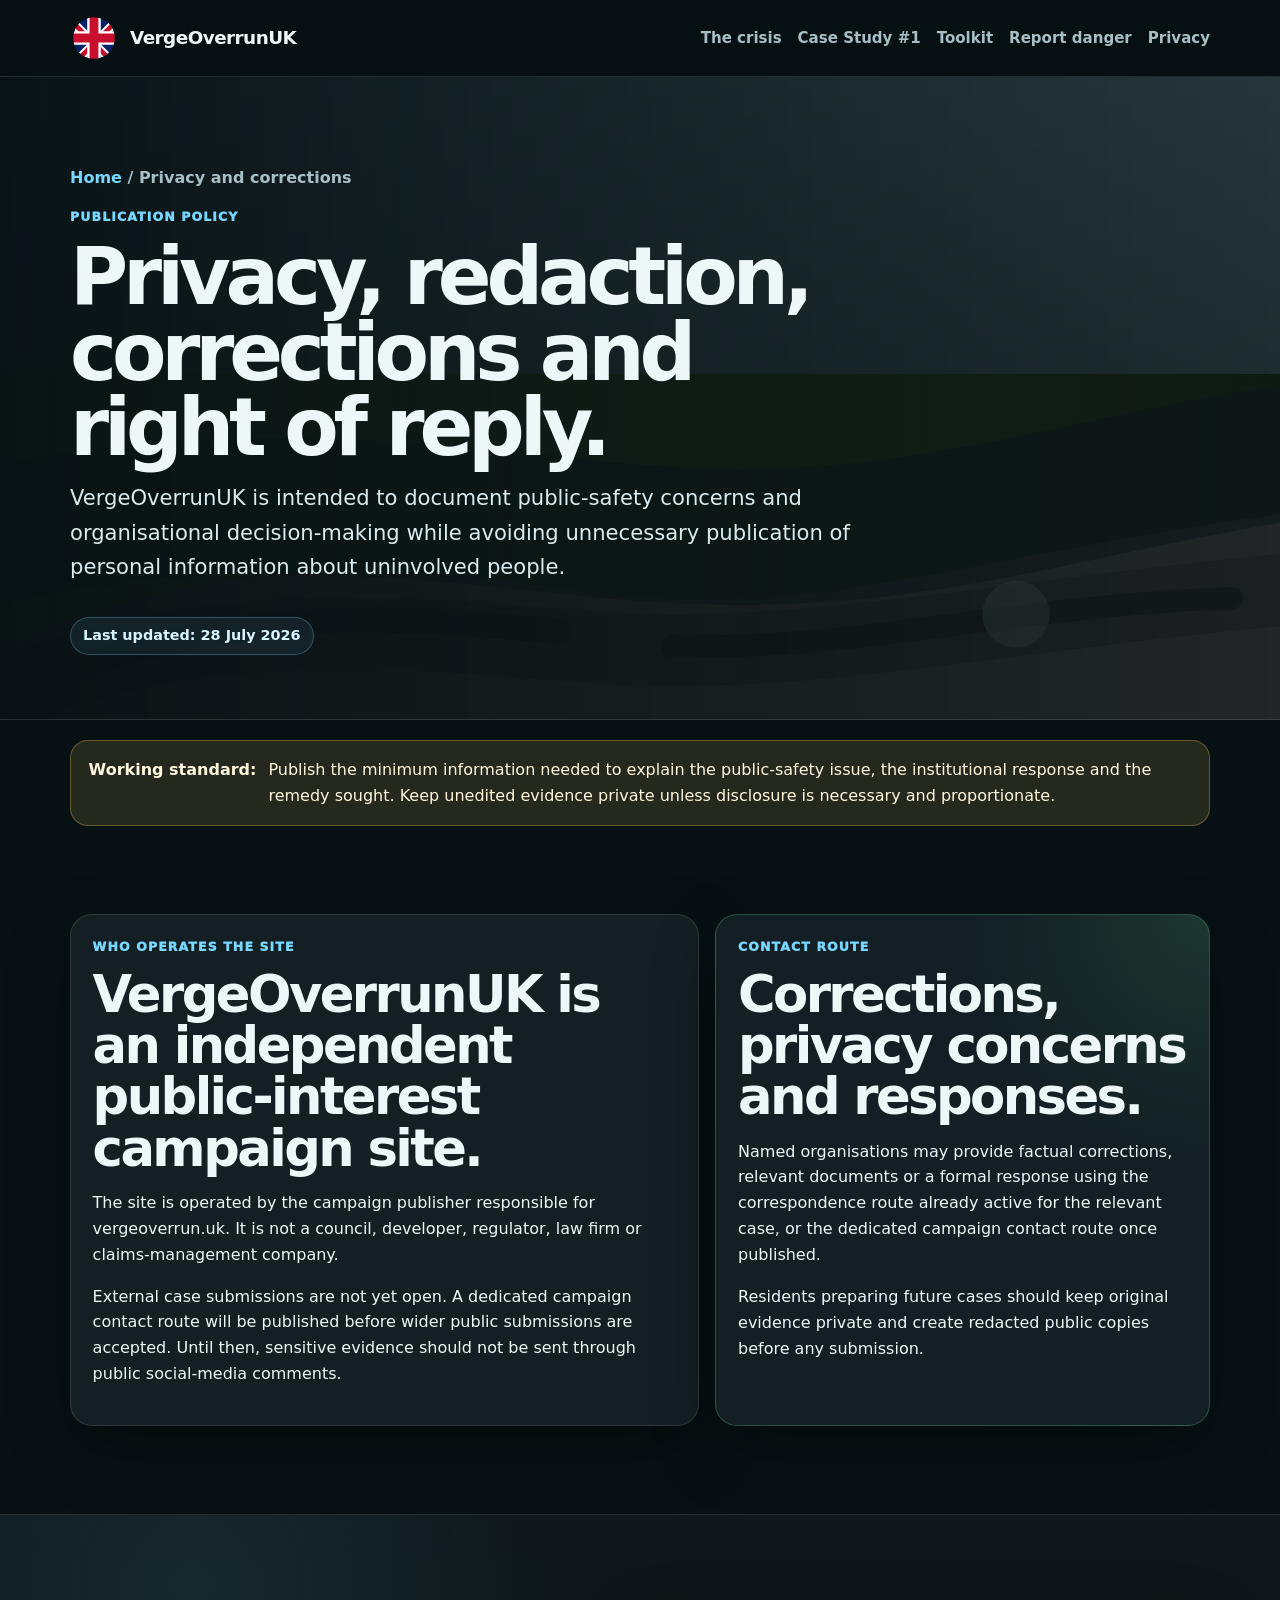
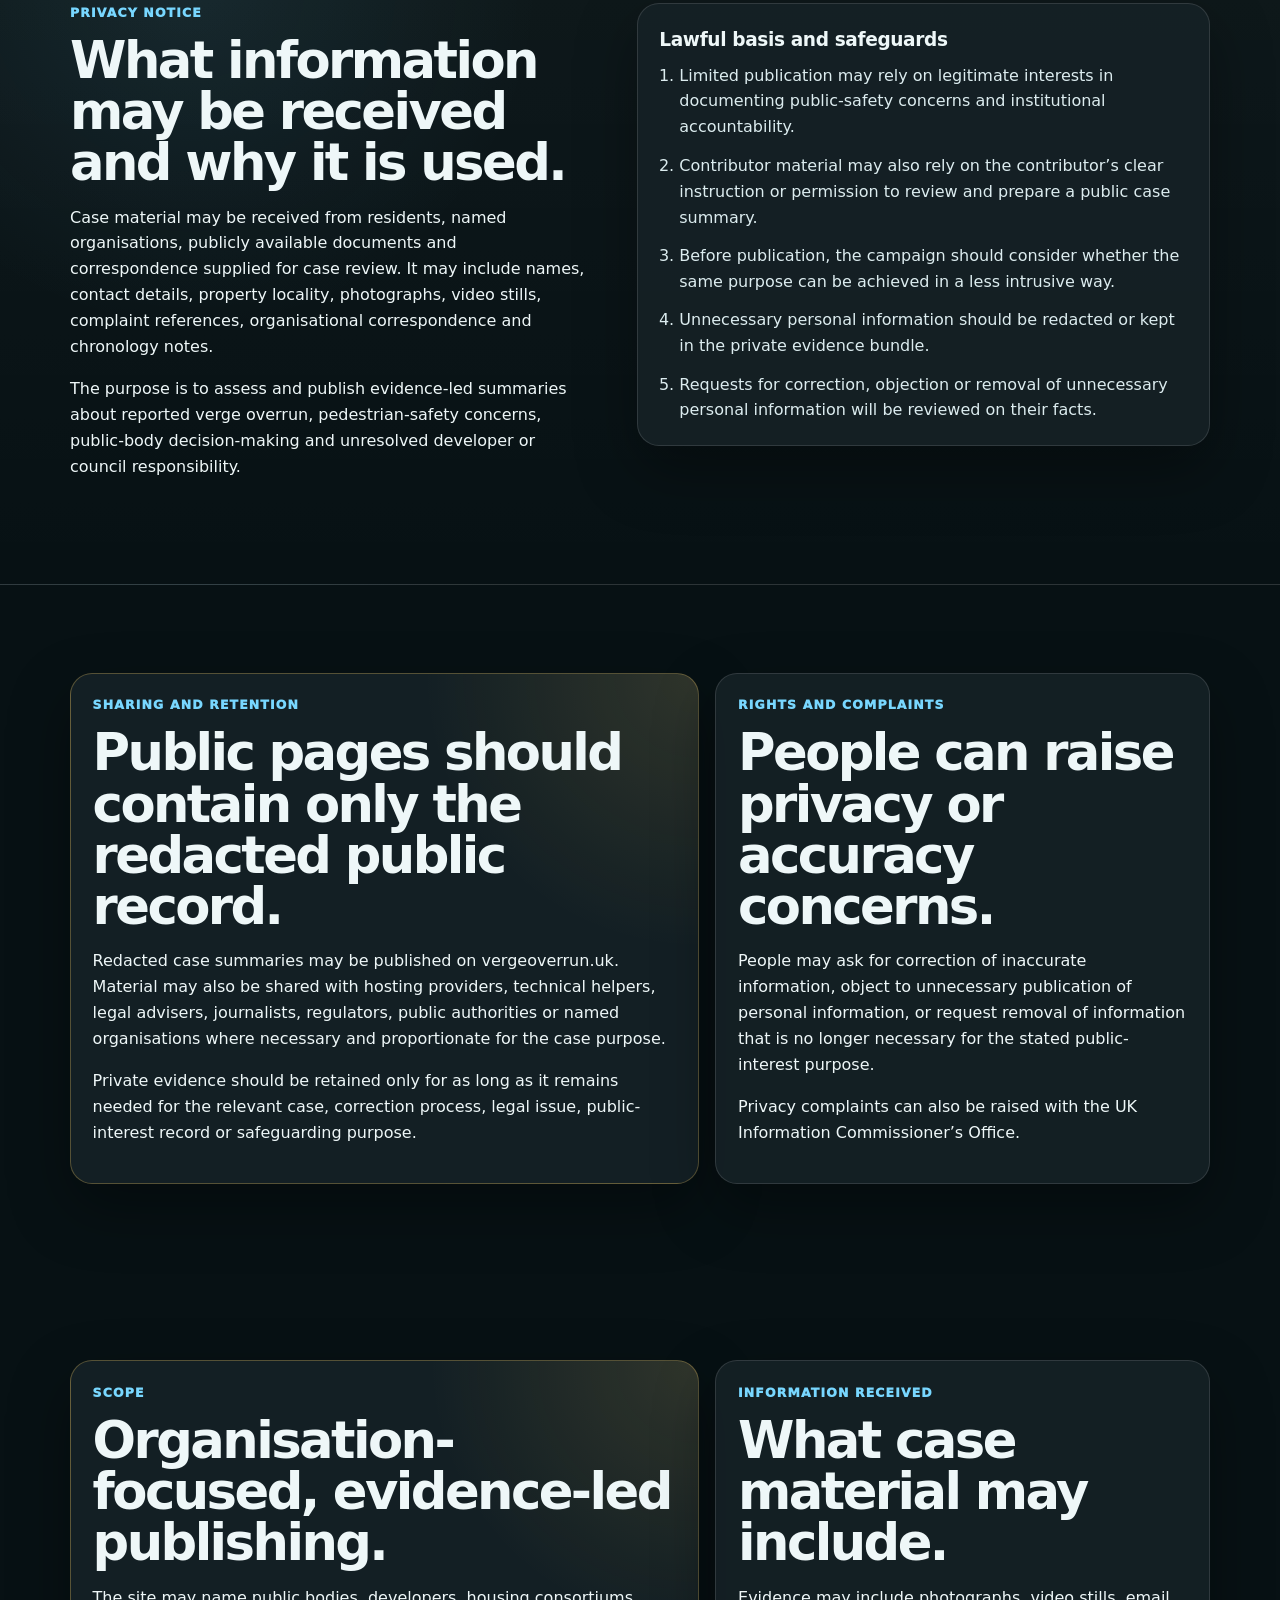
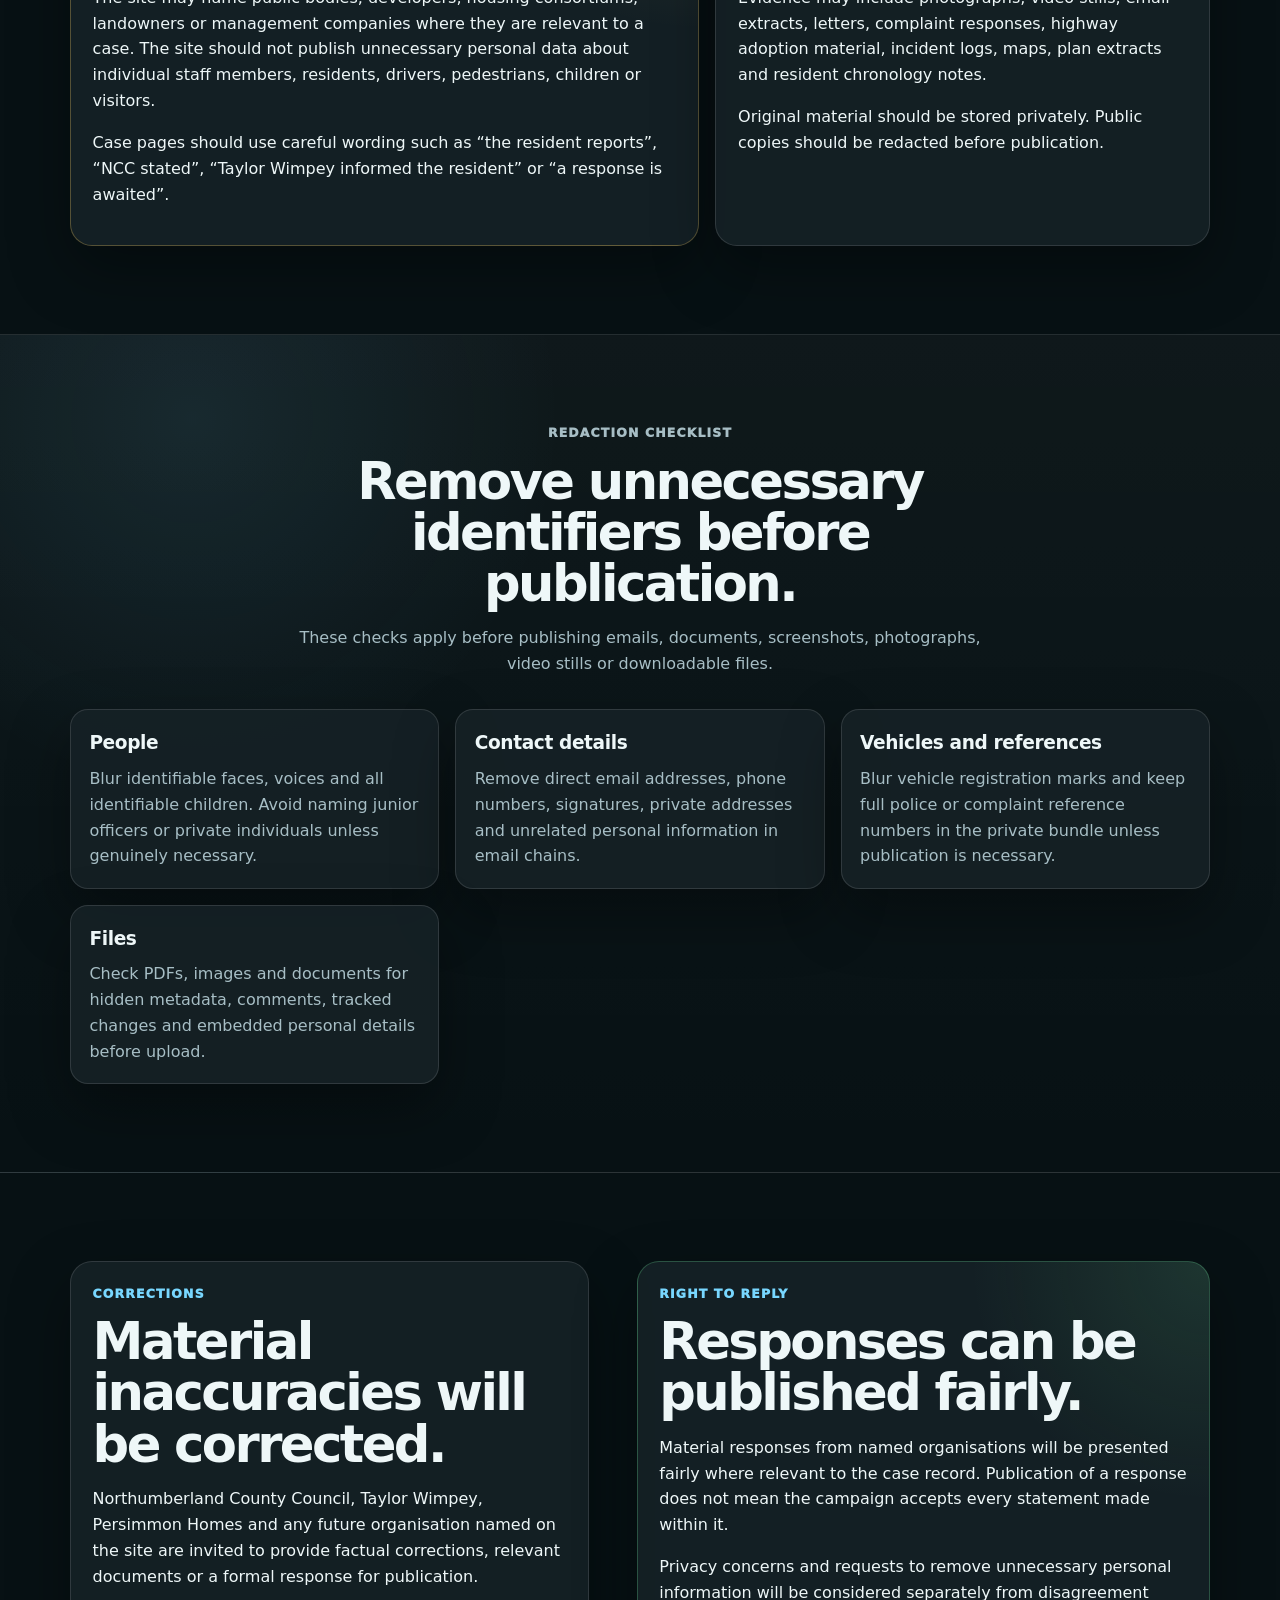
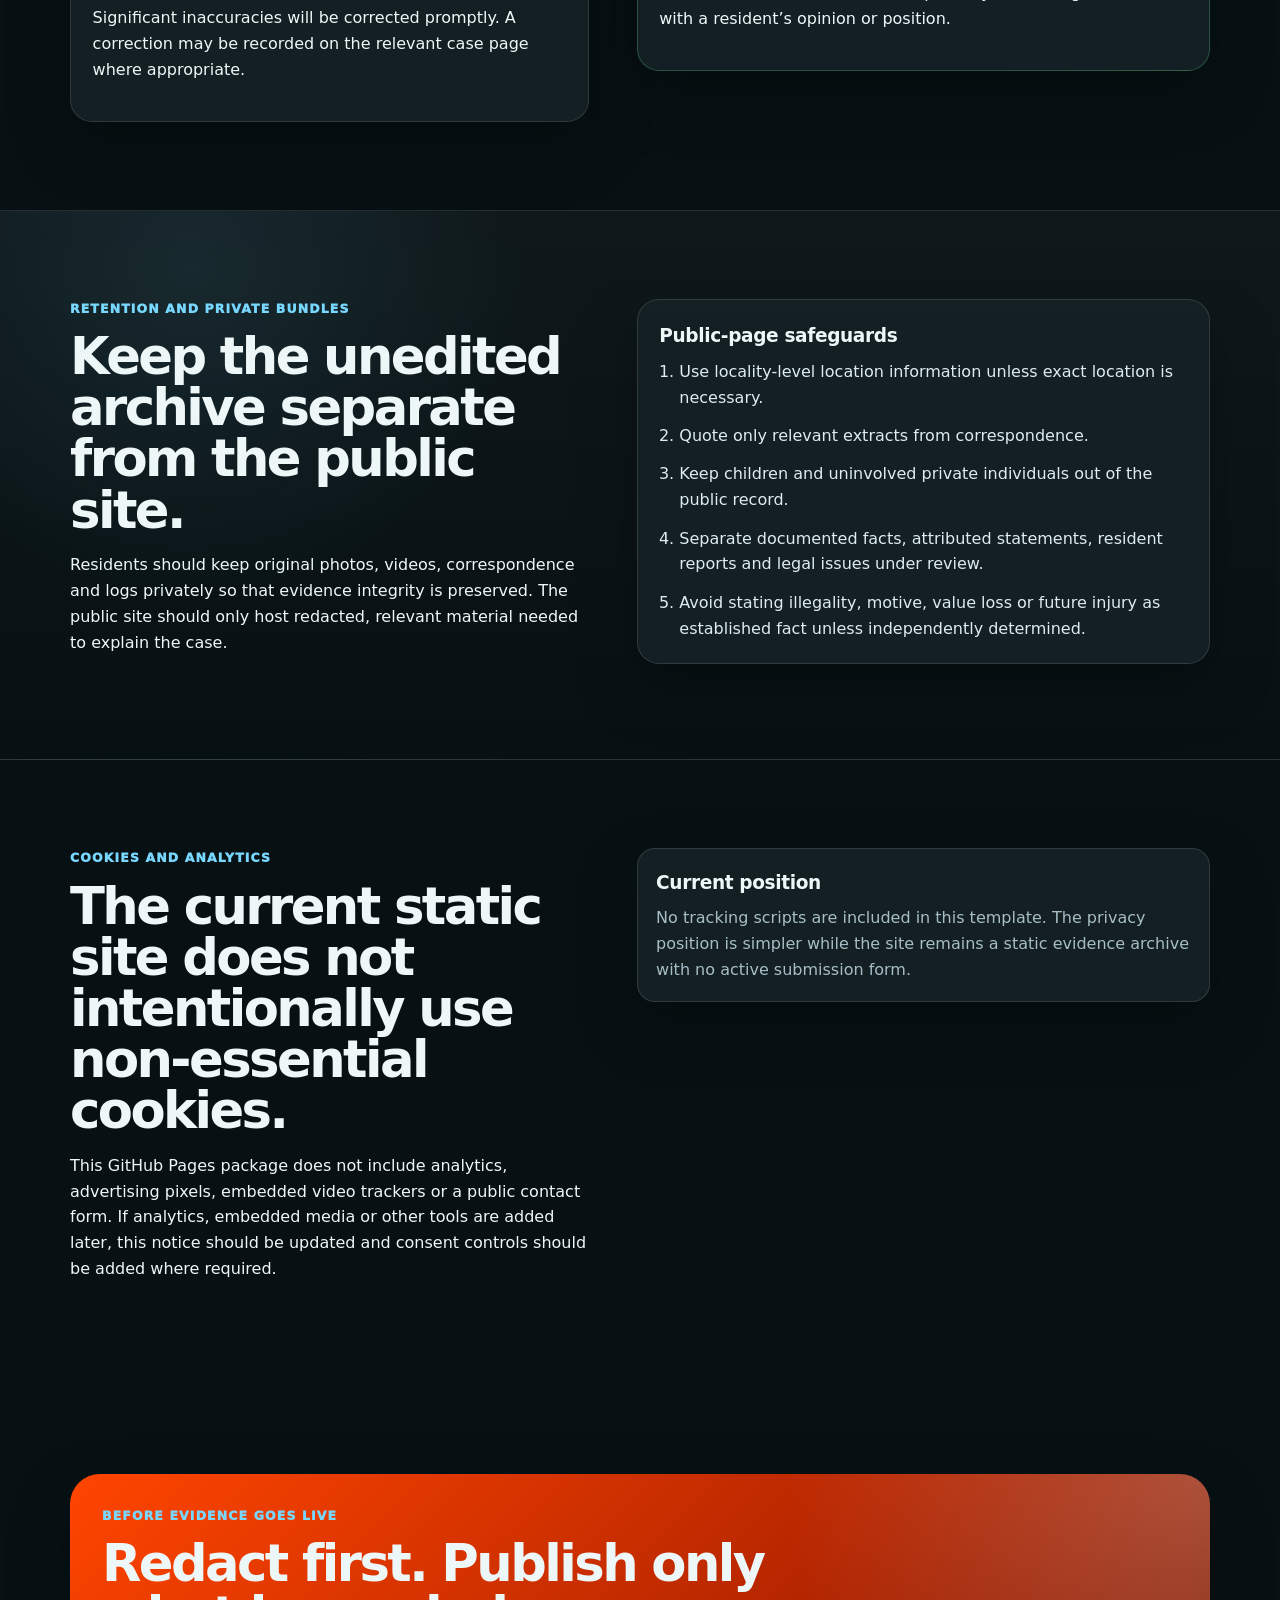
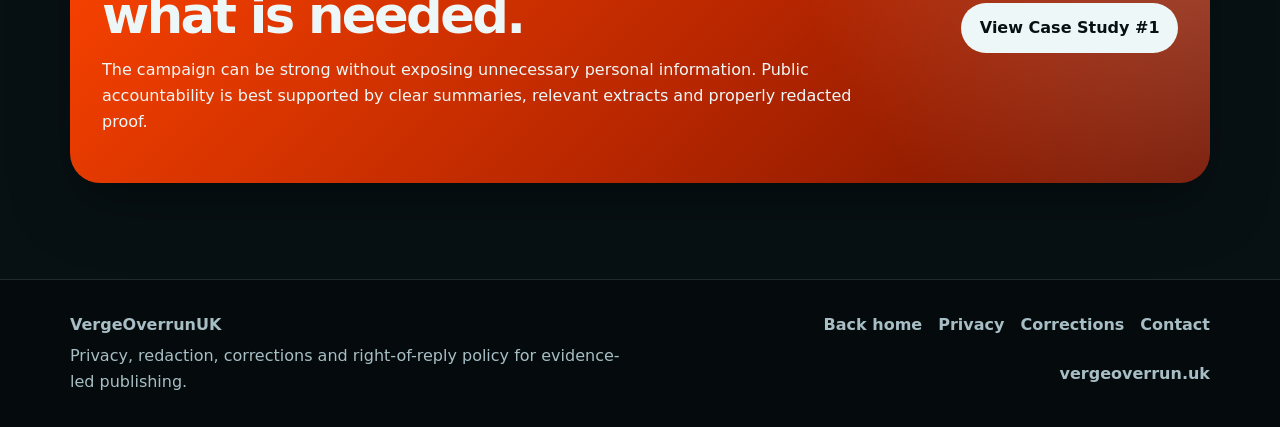
==== privacy.html @ 375b4f7b "Apply final Case 001 privacy and data-minimisation safeguards" ====
<!doctype html>
<html lang="en-GB">
<head>
  <meta charset="utf-8" />
  <meta name="viewport" content="width=device-width, initial-scale=1" />
  <meta name="description" content="VergeOverrunUK privacy, redaction, corrections and right-to-reply policy for evidence-led case publishing." />
  <meta name="theme-color" content="#071114" />
  <title>Privacy and corrections policy | VergeOverrunUK</title>
  <link rel="canonical" href="https://vergeoverrun.uk/privacy.html" />
  <meta property="og:title" content="Privacy and corrections policy | VergeOverrunUK" />
  <meta property="og:description" content="How VergeOverrunUK approaches redaction, personal information, corrections and right of reply." />
  <meta property="og:url" content="https://vergeoverrun.uk/privacy.html" />
  <meta property="og:type" content="article" />
  <link rel="icon" href="assets/logo.svg" type="image/svg+xml" />
  <link rel="stylesheet" href="styles.css" />
</head>
<body>
  <a class="skip-link" href="#main">Skip to content</a>

  <header class="site-header">
    <nav class="nav" aria-label="Primary navigation">
      <a class="brand" href="index.html#top" aria-label="VergeOverrunUK home">
        <img src="assets/logo.svg" alt="" width="48" height="48" />
        <span>VergeOverrunUK</span>
      </a>
      <button class="nav-toggle" type="button" aria-expanded="false" aria-controls="nav-links">Menu</button>
      <div class="nav-links" id="nav-links">
        <a href="index.html#crisis">The crisis</a>
        <a href="index.html#case-01">Case Study #1</a>
        <a href="index.html#toolkit">Toolkit</a>
        <a href="index.html#submit">Report danger</a>
        <a href="privacy.html">Privacy</a>
      </div>
    </nav>
  </header>

  <main id="main">
    <section class="subpage-hero case-page">
      <div class="container">
        <p class="breadcrumb"><a href="index.html">Home</a> / Privacy and corrections</p>
        <p class="eyebrow">Publication policy</p>
        <h1>Privacy, redaction, corrections and right of reply.</h1>
        <p class="lede">VergeOverrunUK is intended to document public-safety concerns and organisational decision-making while avoiding unnecessary publication of personal information about uninvolved people.</p>
        <p class="last-updated">Last updated: 28 July 2026</p>
      </div>
    </section>

    <section class="section warning-strip" aria-label="Privacy note">
      <div class="container notice-card">
        <strong>Working standard:</strong>
        <span>Publish the minimum information needed to explain the public-safety issue, the institutional response and the remedy sought. Keep unedited evidence private unless disclosure is necessary and proportionate.</span>
      </div>
    </section>

    <section class="section" id="operator-and-contact">
      <div class="container case-update-layout">
        <article class="case-update-card">
          <p class="eyebrow">Who operates the site</p>
          <h2>VergeOverrunUK is an independent public-interest campaign site.</h2>
          <p>The site is operated by the campaign publisher responsible for vergeoverrun.uk. It is not a council, developer, regulator, law firm or claims-management company.</p>
          <p>External case submissions are not yet open. A dedicated campaign contact route will be published before wider public submissions are accepted. Until then, sensitive evidence should not be sent through public social-media comments.</p>
        </article>
        <article class="case-update-card right-reply-card" id="contact">
          <p class="eyebrow">Contact route</p>
          <h2>Corrections, privacy concerns and responses.</h2>
          <p>Named organisations may provide factual corrections, relevant documents or a formal response using the correspondence route already active for the relevant case, or the dedicated campaign contact route once published.</p>
          <p>Residents preparing future cases should keep original evidence private and create redacted public copies before any submission.</p>
        </article>
      </div>
    </section>

    <section class="section section-muted" id="privacy-notice-details">
      <div class="container two-column">
        <article>
          <p class="eyebrow">Privacy notice</p>
          <h2>What information may be received and why it is used.</h2>
          <p>Case material may be received from residents, named organisations, publicly available documents and correspondence supplied for case review. It may include names, contact details, property locality, photographs, video stills, complaint references, organisational correspondence and chronology notes.</p>
          <p>The purpose is to assess and publish evidence-led summaries about reported verge overrun, pedestrian-safety concerns, public-body decision-making and unresolved developer or council responsibility.</p>
        </article>
        <article class="questions-card">
          <h3>Lawful basis and safeguards</h3>
          <ol>
            <li>Limited publication may rely on legitimate interests in documenting public-safety concerns and institutional accountability.</li>
            <li>Contributor material may also rely on the contributor’s clear instruction or permission to review and prepare a public case summary.</li>
            <li>Before publication, the campaign should consider whether the same purpose can be achieved in a less intrusive way.</li>
            <li>Unnecessary personal information should be redacted or kept in the private evidence bundle.</li>
            <li>Requests for correction, objection or removal of unnecessary personal information will be reviewed on their facts.</li>
          </ol>
        </article>
      </div>
    </section>

    <section class="section" id="sharing-retention-rights">
      <div class="container case-update-layout">
        <article class="case-update-card privacy-summary-card">
          <p class="eyebrow">Sharing and retention</p>
          <h2>Public pages should contain only the redacted public record.</h2>
          <p>Redacted case summaries may be published on vergeoverrun.uk. Material may also be shared with hosting providers, technical helpers, legal advisers, journalists, regulators, public authorities or named organisations where necessary and proportionate for the case purpose.</p>
          <p>Private evidence should be retained only for as long as it remains needed for the relevant case, correction process, legal issue, public-interest record or safeguarding purpose.</p>
        </article>
        <article class="case-update-card">
          <p class="eyebrow">Rights and complaints</p>
          <h2>People can raise privacy or accuracy concerns.</h2>
          <p>People may ask for correction of inaccurate information, object to unnecessary publication of personal information, or request removal of information that is no longer necessary for the stated public-interest purpose.</p>
          <p>Privacy complaints can also be raised with the UK Information Commissioner’s Office.</p>
        </article>
      </div>
    </section>

    <section class="section">
      <div class="container case-update-layout">
        <article class="case-update-card privacy-summary-card">
          <p class="eyebrow">Scope</p>
          <h2>Organisation-focused, evidence-led publishing.</h2>
          <p>The site may name public bodies, developers, housing consortiums, landowners or management companies where they are relevant to a case. The site should not publish unnecessary personal data about individual staff members, residents, drivers, pedestrians, children or visitors.</p>
          <p>Case pages should use careful wording such as “the resident reports”, “NCC stated”, “Taylor Wimpey informed the resident” or “a response is awaited”.</p>
        </article>
        <article class="case-update-card">
          <p class="eyebrow">Information received</p>
          <h2>What case material may include.</h2>
          <p>Evidence may include photographs, video stills, email extracts, letters, complaint responses, highway adoption material, incident logs, maps, plan extracts and resident chronology notes.</p>
          <p>Original material should be stored privately. Public copies should be redacted before publication.</p>
        </article>
      </div>
    </section>

    <section class="section section-muted">
      <div class="container">
        <div class="section-heading narrow">
          <p class="eyebrow">Redaction checklist</p>
          <h2>Remove unnecessary identifiers before publication.</h2>
          <p>These checks apply before publishing emails, documents, screenshots, photographs, video stills or downloadable files.</p>
        </div>
        <div class="evidence-structure-grid">
          <article class="mini-card">
            <h3>People</h3>
            <p>Blur identifiable faces, voices and all identifiable children. Avoid naming junior officers or private individuals unless genuinely necessary.</p>
          </article>
          <article class="mini-card">
            <h3>Contact details</h3>
            <p>Remove direct email addresses, phone numbers, signatures, private addresses and unrelated personal information in email chains.</p>
          </article>
          <article class="mini-card">
            <h3>Vehicles and references</h3>
            <p>Blur vehicle registration marks and keep full police or complaint reference numbers in the private bundle unless publication is necessary.</p>
          </article>
          <article class="mini-card">
            <h3>Files</h3>
            <p>Check PDFs, images and documents for hidden metadata, comments, tracked changes and embedded personal details before upload.</p>
          </article>
        </div>
      </div>
    </section>

    <section class="section" id="corrections">
      <div class="container two-column">
        <article class="case-update-card">
          <p class="eyebrow">Corrections</p>
          <h2>Material inaccuracies will be corrected.</h2>
          <p>Northumberland County Council, Taylor Wimpey, Persimmon Homes and any future organisation named on the site are invited to provide factual corrections, relevant documents or a formal response for publication.</p>
          <p>Significant inaccuracies will be corrected promptly. A correction may be recorded on the relevant case page where appropriate.</p>
        </article>
        <article class="case-update-card right-reply-card">
          <p class="eyebrow">Right to reply</p>
          <h2>Responses can be published fairly.</h2>
          <p>Material responses from named organisations will be presented fairly where relevant to the case record. Publication of a response does not mean the campaign accepts every statement made within it.</p>
          <p>Privacy concerns and requests to remove unnecessary personal information will be considered separately from disagreement with a resident’s opinion or position.</p>
        </article>
      </div>
    </section>

    <section class="section section-muted">
      <div class="container two-column">
        <article>
          <p class="eyebrow">Retention and private bundles</p>
          <h2>Keep the unedited archive separate from the public site.</h2>
          <p>Residents should keep original photos, videos, correspondence and logs privately so that evidence integrity is preserved. The public site should only host redacted, relevant material needed to explain the case.</p>
        </article>
        <article class="questions-card">
          <h3>Public-page safeguards</h3>
          <ol>
            <li>Use locality-level location information unless exact location is necessary.</li>
            <li>Quote only relevant extracts from correspondence.</li>
            <li>Keep children and uninvolved private individuals out of the public record.</li>
            <li>Separate documented facts, attributed statements, resident reports and legal issues under review.</li>
            <li>Avoid stating illegality, motive, value loss or future injury as established fact unless independently determined.</li>
          </ol>
        </article>
      </div>
    </section>

    <section class="section" id="cookies-analytics">
      <div class="container two-column">
        <article>
          <p class="eyebrow">Cookies and analytics</p>
          <h2>The current static site does not intentionally use non-essential cookies.</h2>
          <p>This GitHub Pages package does not include analytics, advertising pixels, embedded video trackers or a public contact form. If analytics, embedded media or other tools are added later, this notice should be updated and consent controls should be added where required.</p>
        </article>
        <article class="mini-card">
          <h3>Current position</h3>
          <p>No tracking scripts are included in this template. The privacy position is simpler while the site remains a static evidence archive with no active submission form.</p>
        </article>
      </div>
    </section>

    <section class="section callout-section">
      <div class="container callout">
        <div>
          <p class="eyebrow">Before evidence goes live</p>
          <h2>Redact first. Publish only what is needed.</h2>
          <p>The campaign can be strong without exposing unnecessary personal information. Public accountability is best supported by clear summaries, relevant extracts and properly redacted proof.</p>
        </div>
        <a class="button button-light" href="cases/case-01.html">View Case Study #1</a>
      </div>
    </section>
  </main>

  <footer class="site-footer">
    <div class="container footer-grid">
      <div>
        <strong>VergeOverrunUK</strong>
        <p>Privacy, redaction, corrections and right-of-reply policy for evidence-led publishing.</p>
      </div>
      <div class="footer-links">
        <a href="index.html#top">Back home</a>
        <a href="privacy.html">Privacy</a>
        <a href="privacy.html#corrections">Corrections</a>
        <a href="privacy.html#contact">Contact</a>
        <a href="https://vergeoverrun.uk/" rel="noopener">vergeoverrun.uk</a>
      </div>
    </div>
  </footer>

  <script src="script.js"></script>
</body>
</html>
---- styles.css ----
:root {
  --bg: #071114;
  --bg-soft: #10191d;
  --panel: #162226;
  --panel-strong: #1f3036;
  --text: #eef7f8;
  --muted: #a7bec5;
  --line: rgba(255,255,255,0.12);
  --accent: #ff4500;
  --accent-2: #78d7ff;
  --warning: #ffd166;
  --success: #67d391;
  --shadow: 0 24px 60px rgba(0,0,0,0.35);
  --radius: 22px;
  --max-width: 1140px;
}

* {
  box-sizing: border-box;
}

html {
  scroll-behavior: smooth;
}

body {
  margin: 0;
  font-family: Inter, ui-sans-serif, system-ui, -apple-system, BlinkMacSystemFont, "Segoe UI", sans-serif;
  background: var(--bg);
  color: var(--text);
  line-height: 1.62;
}

img {
  max-width: 100%;
  display: block;
}

a {
  color: inherit;
}

code {
  padding: 0.12rem 0.35rem;
  border-radius: 0.4rem;
  background: rgba(120, 215, 255, 0.12);
  color: #d9f5ff;
}

.skip-link {
  position: absolute;
  left: 1rem;
  top: -4rem;
  z-index: 10;
  background: var(--text);
  color: var(--bg);
  padding: 0.75rem 1rem;
  border-radius: 999px;
  transition: top 0.2s ease;
}

.skip-link:focus {
  top: 1rem;
}

.container {
  width: min(var(--max-width), calc(100% - 2rem));
  margin: 0 auto;
}

.site-header {
  position: sticky;
  top: 0;
  z-index: 9;
  backdrop-filter: blur(18px);
  background: rgba(7, 17, 20, 0.88);
  border-bottom: 1px solid var(--line);
}

.nav {
  width: min(var(--max-width), calc(100% - 2rem));
  margin: 0 auto;
  min-height: 76px;
  display: flex;
  align-items: center;
  justify-content: space-between;
  gap: 1rem;
}

.brand {
  display: inline-flex;
  align-items: center;
  gap: 0.75rem;
  text-decoration: none;
  font-weight: 900;
  font-size: 1.15rem;
  letter-spacing: -0.03em;
}

.nav-links {
  display: flex;
  align-items: center;
  gap: 1rem;
  color: var(--muted);
}

.nav-links a {
  text-decoration: none;
  font-weight: 800;
  font-size: 0.94rem;
}

.nav-links a:hover,
.nav-links a:focus {
  color: var(--text);
}

.nav-toggle {
  display: none;
  background: var(--panel);
  color: var(--text);
  border: 1px solid var(--line);
  padding: 0.65rem 0.9rem;
  border-radius: 999px;
  font-weight: 800;
}

.button {
  display: inline-flex;
  align-items: center;
  justify-content: center;
  gap: 0.5rem;
  min-height: 46px;
  padding: 0.75rem 1.15rem;
  border: 0;
  border-radius: 999px;
  background: var(--accent);
  color: #fff;
  font-weight: 900;
  text-decoration: none;
  cursor: pointer;
  box-shadow: 0 14px 30px rgba(255, 69, 0, 0.24);
  transition: transform 0.2s ease, filter 0.2s ease, border-color 0.2s ease;
}

.button:hover,
.button:focus {
  filter: brightness(1.08);
  transform: translateY(-1px);
}

.button-small {
  min-height: 38px;
  padding: 0.55rem 0.9rem;
  font-size: 0.9rem;
}

.button-ghost {
  background: transparent;
  border: 1px solid var(--line);
  color: var(--text);
  box-shadow: none;
}

.button-light {
  background: var(--text);
  color: var(--bg);
  box-shadow: none;
  white-space: nowrap;
}

.hero {
  position: relative;
  isolation: isolate;
  overflow: hidden;
  min-height: 720px;
  display: grid;
  align-items: center;
  padding: 6rem 0 5rem;
}

.hero-bg {
  position: absolute;
  inset: 0;
  z-index: -2;
  background:
    linear-gradient(90deg, rgba(7,17,20,0.98) 0%, rgba(7,17,20,0.88) 45%, rgba(7,17,20,0.42) 100%),
    url('assets/hero-verge-illustration.svg') center/cover no-repeat;
}

.hero::after {
  content: "";
  position: absolute;
  inset: auto -10% -20% -10%;
  height: 240px;
  z-index: -1;
  background: radial-gradient(circle at 50% 50%, rgba(120,215,255,0.18), transparent 68%);
}

.hero-grid {
  display: grid;
  grid-template-columns: minmax(0, 1fr) 380px;
  gap: 3rem;
  align-items: center;
}

.eyebrow {
  margin: 0 0 0.75rem;
  color: var(--accent-2);
  font-weight: 950;
  letter-spacing: 0.09em;
  text-transform: uppercase;
  font-size: 0.78rem;
}

h1,
h2,
h3,
p {
  margin-top: 0;
}

h1 {
  max-width: 830px;
  margin-bottom: 1rem;
  font-size: 5.6rem;
  font-size: clamp(2.65rem, 6.2vw, 5.6rem);
  line-height: 0.95;
  letter-spacing: -0.065em;
}

h2 {
  margin-bottom: 1rem;
  font-size: 3.35rem;
  font-size: clamp(2rem, 4vw, 3.35rem);
  line-height: 1;
  letter-spacing: -0.05em;
}

h3 {
  margin-bottom: 0.45rem;
  font-size: 1.16rem;
  letter-spacing: -0.02em;
}

.lede {
  max-width: 760px;
  color: #d9ebef;
  font-size: 1.32rem;
  font-size: clamp(1.08rem, 2vw, 1.32rem);
}

.hero-actions,
.case-actions {
  display: flex;
  flex-wrap: wrap;
  gap: 0.9rem;
  margin-top: 2rem;
}

.status-card,
.mini-card,
.report-form,
.evidence-panel,
.gallery-card,
.toolkit-list article,
.notice-card,
.timeline article,
.document-card,
.case-file-card {
  border: 1px solid var(--line);
  background: rgba(22, 34, 38, 0.88);
  box-shadow: var(--shadow);
}

.status-card {
  border-radius: var(--radius);
  padding: 1.25rem;
}

.status-card-header {
  display: flex;
  align-items: center;
  gap: 0.8rem;
  padding-bottom: 1rem;
  border-bottom: 1px solid var(--line);
}

.status-card-header strong,
.status-card-header span {
  display: block;
}

.status-card-header span {
  color: var(--muted);
  font-size: 0.9rem;
}

.stats-list {
  list-style: none;
  padding: 0;
  margin: 1rem 0 0;
  display: grid;
  gap: 0.85rem;
}

.stats-list li {
  padding: 0.85rem;
  border-radius: 16px;
  background: rgba(255,255,255,0.04);
}

.stats-list span,
.case-facts dt {
  display: block;
  color: var(--muted);
  font-size: 0.78rem;
  font-weight: 900;
  letter-spacing: 0.08em;
  text-transform: uppercase;
}

.stats-list strong,
.case-facts dd {
  display: block;
  margin-top: 0.25rem;
}

.section {
  padding: 5.5rem 0;
}

.warning-strip {
  padding: 1.3rem 0 0;
}

.notice-card {
  display: flex;
  gap: 0.75rem;
  align-items: flex-start;
  border-radius: 18px;
  padding: 1rem 1.1rem;
  color: #fff8df;
  background: rgba(255, 209, 102, 0.12);
  border-color: rgba(255, 209, 102, 0.3);
  box-shadow: none;
}

.notice-card strong {
  white-space: nowrap;
}

.section-muted {
  background:
    radial-gradient(circle at 15% 10%, rgba(120,215,255,0.09), transparent 28%),
    linear-gradient(180deg, rgba(255,255,255,0.03), transparent);
  border-block: 1px solid var(--line);
}

.two-column,
.resource-grid,
.submit-grid,
.case-feature,
.case-layout {
  display: grid;
  grid-template-columns: minmax(0, 0.95fr) minmax(0, 1.05fr);
  gap: 3rem;
  align-items: start;
}

.cards-grid {
  display: grid;
  grid-template-columns: repeat(2, minmax(0, 1fr));
  gap: 1rem;
}

.mini-card,
.toolkit-list article,
.document-card,
.case-file-card {
  border-radius: 18px;
  padding: 1.15rem;
}

.mini-card p,
.toolkit-list p,
.document-card p,
.case-file-card p {
  margin-bottom: 0;
  color: var(--muted);
}

.case-copy,
.submit-grid > div:first-child,
.resource-grid > div:first-child {
  max-width: 690px;
}

.case-intro {
  color: #d9ebef;
  font-size: 1.1rem;
}

.case-facts {
  display: grid;
  gap: 0.75rem;
  margin: 2rem 0;
}

.case-facts div {
  padding: 0.85rem 1rem;
  border-radius: 16px;
  background: rgba(255,255,255,0.045);
  border: 1px solid rgba(255,255,255,0.07);
}

.case-facts dd {
  margin-left: 0;
  color: #eef7f8;
}

.evidence-panel,
.report-form {
  border-radius: var(--radius);
  padding: 1.4rem;
}

.check-list {
  list-style: none;
  margin: 1rem 0;
  padding: 0;
  display: grid;
  gap: 0.75rem;
}

.check-list li {
  position: relative;
  padding-left: 1.75rem;
  color: #dcecef;
}

.check-list li::before {
  content: "✓";
  position: absolute;
  left: 0;
  top: 0;
  color: var(--success);
  font-weight: 950;
}

.small-note {
  margin: 1rem 0 0;
  color: var(--muted);
  font-size: 0.93rem;
}

.section-heading {
  max-width: 820px;
  margin: 0 auto 2rem;
  text-align: center;
}

.section-heading.narrow {
  max-width: 720px;
}

.section-heading p {
  color: var(--muted);
}

.gallery-grid {
  display: grid;
  grid-template-columns: repeat(3, minmax(0, 1fr));
  gap: 1rem;
}

.gallery-card {
  margin: 0;
  border-radius: 20px;
  overflow: hidden;
}

.gallery-card img {
  width: 100%;
  aspect-ratio: 16 / 10;
  object-fit: cover;
  background: var(--panel-strong);
}

.gallery-card figcaption {
  padding: 0.9rem 1rem 1rem;
  color: var(--muted);
  font-size: 0.94rem;
}

.toolkit-list {
  display: grid;
  gap: 1rem;
}

.report-form {
  display: grid;
  gap: 1rem;
}

.form-row {
  display: grid;
  grid-template-columns: repeat(2, minmax(0, 1fr));
  gap: 1rem;
}

label {
  display: grid;
  gap: 0.45rem;
  color: var(--text);
  font-weight: 800;
}

input,
select,
textarea {
  width: 100%;
  border: 1px solid var(--line);
  border-radius: 14px;
  background: rgba(7, 17, 20, 0.72);
  color: var(--text);
  padding: 0.85rem 0.9rem;
  font: inherit;
}

textarea {
  resize: vertical;
}

input::placeholder,
textarea::placeholder {
  color: rgba(167, 190, 197, 0.7);
}

.checkbox-label {
  display: flex;
  align-items: flex-start;
  gap: 0.7rem;
  color: var(--muted);
  font-weight: 650;
}

.checkbox-label input {
  width: auto;
  margin-top: 0.34rem;
}

.callout-section {
  padding-bottom: 6rem;
}

.callout {
  display: flex;
  align-items: center;
  justify-content: space-between;
  gap: 2rem;
  padding: 2rem;
  border-radius: calc(var(--radius) + 8px);
  background:
    radial-gradient(circle at top right, rgba(255, 255, 255, 0.23), transparent 36%),
    linear-gradient(135deg, #ff4500, #b62600 58%, #741400);
  box-shadow: var(--shadow);
}

.callout h2,
.callout p {
  max-width: 760px;
}

.social-stack {
  display: flex;
  flex-wrap: wrap;
  gap: 0.8rem;
  justify-content: flex-end;
}

.site-footer {
  border-top: 1px solid var(--line);
  padding: 2rem 0;
  background: #050b0d;
  color: var(--muted);
}

.footer-grid {
  display: flex;
  justify-content: space-between;
  gap: 2rem;
}

.footer-grid p {
  margin: 0.35rem 0 0;
  max-width: 560px;
}

.footer-links {
  display: flex;
  flex-wrap: wrap;
  gap: 1rem;
  align-items: flex-start;
  justify-content: flex-end;
}

.footer-links a {
  text-decoration: none;
  font-weight: 800;
}

/* Case detail pages */
.subpage-hero {
  padding: 5.5rem 0 4rem;
  background:
    linear-gradient(90deg, rgba(7,17,20,0.98), rgba(7,17,20,0.78)),
    url('assets/hero-verge-illustration.svg') center/cover no-repeat;
  border-bottom: 1px solid var(--line);
}

.subpage-hero.case-page {
  background:
    linear-gradient(90deg, rgba(7,17,20,0.98), rgba(7,17,20,0.76)),
    url('assets/hero-verge-illustration.svg') center/cover no-repeat;
}

.breadcrumb {
  margin-bottom: 1rem;
  color: var(--muted);
  font-weight: 800;
}

.breadcrumb a {
  text-decoration: none;
  color: var(--accent-2);
}

.case-page .lede {
  max-width: 850px;
}

.timeline {
  display: grid;
  gap: 1rem;
}

.timeline article {
  border-radius: 18px;
  padding: 1.1rem;
}

.timeline span {
  display: inline-grid;
  place-items: center;
  min-width: 42px;
  min-height: 42px;
  border-radius: 999px;
  background: var(--accent);
  font-weight: 950;
  margin-bottom: 0.8rem;
}

.document-grid {
  display: grid;
  grid-template-columns: repeat(3, minmax(0, 1fr));
  gap: 1rem;
}



/* Refined case-study layout */
.case-feature-clean {
  grid-template-columns: minmax(0, 1.35fr) 360px;
}

.case-kicker-row {
  display: flex;
  align-items: center;
  flex-wrap: wrap;
  gap: 0.65rem;
  margin-bottom: 0.75rem;
}

.case-kicker-row .eyebrow {
  margin-bottom: 0;
}

.status-pill {
  display: inline-flex;
  align-items: center;
  min-height: 30px;
  padding: 0.32rem 0.72rem;
  border-radius: 999px;
  border: 1px solid rgba(255, 209, 102, 0.38);
  background: rgba(255, 209, 102, 0.13);
  color: #fff4cf;
  font-size: 0.76rem;
  font-weight: 950;
  letter-spacing: 0.07em;
  text-transform: uppercase;
}

.status-pill-soft {
  border-color: rgba(120, 215, 255, 0.3);
  background: rgba(120, 215, 255, 0.1);
  color: #d9f5ff;
}

.case-facts-feature {
  grid-template-columns: repeat(2, minmax(0, 1fr));
}

.case-facts-feature div:last-child:nth-child(odd) {
  grid-column: 1 / -1;
}

.case-section-stack {
  display: grid;
  gap: 1rem;
  margin-top: 1.4rem;
}

.case-section-card,
.submission-card {
  border: 1px solid var(--line);
  background: rgba(22, 34, 38, 0.88);
  border-radius: 20px;
  padding: 1.25rem;
  box-shadow: var(--shadow);
}

.case-section-card p:last-child,
.submission-card p:last-child {
  margin-bottom: 0;
}

.case-section-card-accent {
  border-color: rgba(255, 209, 102, 0.3);
  background: linear-gradient(135deg, rgba(255, 209, 102, 0.13), rgba(22, 34, 38, 0.88));
}

.evidence-panel-sticky {
  position: sticky;
  top: 96px;
}

.check-list-muted li::before {
  content: "•";
  color: var(--accent-2);
}

.evidence-structure-grid {
  display: grid;
  grid-template-columns: repeat(3, minmax(0, 1fr));
  gap: 1rem;
}

.submit-grid-clean {
  align-items: center;
}

.submission-card {
  padding: 1.5rem;
}

.process-list {
  margin: 1rem 0 0;
  padding-left: 1.35rem;
  color: #dcecef;
}

.process-list li {
  margin-bottom: 0.65rem;
}

.process-list li:last-child {
  margin-bottom: 0;
}

.case-file-card-large {
  padding: 1.45rem;
}

.case-narrative-grid {
  display: grid;
  grid-template-columns: repeat(3, minmax(0, 1fr));
  gap: 1rem;
}

@media (max-width: 980px) {

  .case-feature-clean,
  .case-narrative-grid,
  .evidence-structure-grid {
    grid-template-columns: 1fr;
  }

  .evidence-panel-sticky {
    position: static;
  }

  .hero-grid,
  .two-column,
  .resource-grid,
  .submit-grid,
  .case-feature,
  .case-layout {
    grid-template-columns: 1fr;
  }

  .hero {
    min-height: auto;
  }

  .status-card {
    max-width: 520px;
  }

  .gallery-grid,
  .document-grid {
    grid-template-columns: 1fr 1fr;
  }

  .callout {
    align-items: flex-start;
    flex-direction: column;
  }

  .social-stack {
    justify-content: flex-start;
  }
}

@media (max-width: 760px) {

  .case-facts-feature {
    grid-template-columns: 1fr;
  }

  .nav-toggle {
    display: inline-flex;
  }

  .nav-links {
    position: absolute;
    inset: 76px 1rem auto 1rem;
    display: none;
    flex-direction: column;
    align-items: stretch;
    padding: 1rem;
    border: 1px solid var(--line);
    border-radius: 18px;
    background: rgba(16, 25, 29, 0.98);
    box-shadow: var(--shadow);
  }

  .nav-links.is-open {
    display: flex;
  }

  .nav-links a {
    padding: 0.55rem 0;
  }

  .hero {
    padding: 4.5rem 0 3.5rem;
  }

  h1 {
    font-size: clamp(2.45rem, 13vw, 4.1rem);
  }

  .cards-grid,
  .gallery-grid,
  .document-grid,
  .form-row {
    grid-template-columns: 1fr;
  }

  .notice-card {
    display: block;
  }

  .notice-card strong {
    display: block;
    margin-bottom: 0.35rem;
    white-space: normal;
  }

  .footer-grid {
    flex-direction: column;
  }

  .footer-links {
    justify-content: flex-start;
  }
}


/* Case 001 status, chronology and right-to-reply additions */
.last-updated {
  display: inline-flex;
  align-items: center;
  margin: 0.75rem 0 0;
  padding: 0.38rem 0.75rem;
  border: 1px solid rgba(120, 215, 255, 0.28);
  border-radius: 999px;
  background: rgba(120, 215, 255, 0.08);
  color: #d9f5ff;
  font-size: 0.9rem;
  font-weight: 850;
}

.status-pill-green {
  border-color: rgba(103, 211, 145, 0.32);
  background: rgba(103, 211, 145, 0.1);
  color: #dfffea;
}

.case-layout-wide {
  grid-template-columns: minmax(0, 1.25fr) 370px;
}

.case-update-layout {
  display: grid;
  grid-template-columns: minmax(0, 1.12fr) minmax(0, 0.88fr);
  gap: 1rem;
  align-items: stretch;
}

.case-update-card,
.questions-card {
  border: 1px solid var(--line);
  background: rgba(22, 34, 38, 0.88);
  border-radius: 22px;
  padding: 1.35rem;
  box-shadow: var(--shadow);
}

.case-update-card-highlight {
  border-color: rgba(120, 215, 255, 0.26);
  background:
    radial-gradient(circle at top right, rgba(120, 215, 255, 0.12), transparent 34%),
    rgba(22, 34, 38, 0.9);
}

.outcome-card,
.right-reply-card {
  border-color: rgba(103, 211, 145, 0.28);
  background:
    radial-gradient(circle at top right, rgba(103, 211, 145, 0.12), transparent 34%),
    rgba(22, 34, 38, 0.9);
}

.timeline-detailed {
  max-width: 980px;
  margin: 0 auto;
}

.timeline-detailed article {
  display: grid;
  grid-template-columns: 86px minmax(0, 1fr);
  gap: 1rem;
  align-items: start;
}

.timeline-detailed span {
  min-width: 68px;
  min-height: 68px;
  text-align: center;
  padding: 0.4rem;
  line-height: 1.15;
  background: linear-gradient(135deg, var(--accent), #b62600);
}

.timeline-detailed p:last-child {
  margin-bottom: 0;
}

.questions-layout {
  align-items: center;
}

.questions-card ol {
  margin: 0;
  padding-left: 1.25rem;
}

.questions-card li {
  margin-bottom: 0.78rem;
  color: #dcecef;
}

.questions-card li:last-child {
  margin-bottom: 0;
}

@media (max-width: 980px) {
  .case-layout-wide,
  .case-update-layout {
    grid-template-columns: 1fr;
  }
}

@media (max-width: 620px) {
  .timeline-detailed article {
    grid-template-columns: 1fr;
  }

  .timeline-detailed span {
    min-width: 58px;
    min-height: 42px;
    width: fit-content;
  }
}


/* Privacy and publication policy additions */
.mini-card-accent {
  border-color: rgba(255, 209, 102, 0.28);
  background:
    radial-gradient(circle at top right, rgba(255, 209, 102, 0.12), transparent 34%),
    rgba(22, 34, 38, 0.86);
}

.privacy-summary-card {
  border-color: rgba(255, 209, 102, 0.28);
  background:
    radial-gradient(circle at top right, rgba(255, 209, 102, 0.12), transparent 34%),
    rgba(22, 34, 38, 0.9);
}

.text-link {
  display: inline-flex;
  margin-top: 0.35rem;
  color: var(--accent-2);
  font-weight: 900;
  text-decoration-thickness: 2px;
  text-underline-offset: 0.2em;
}
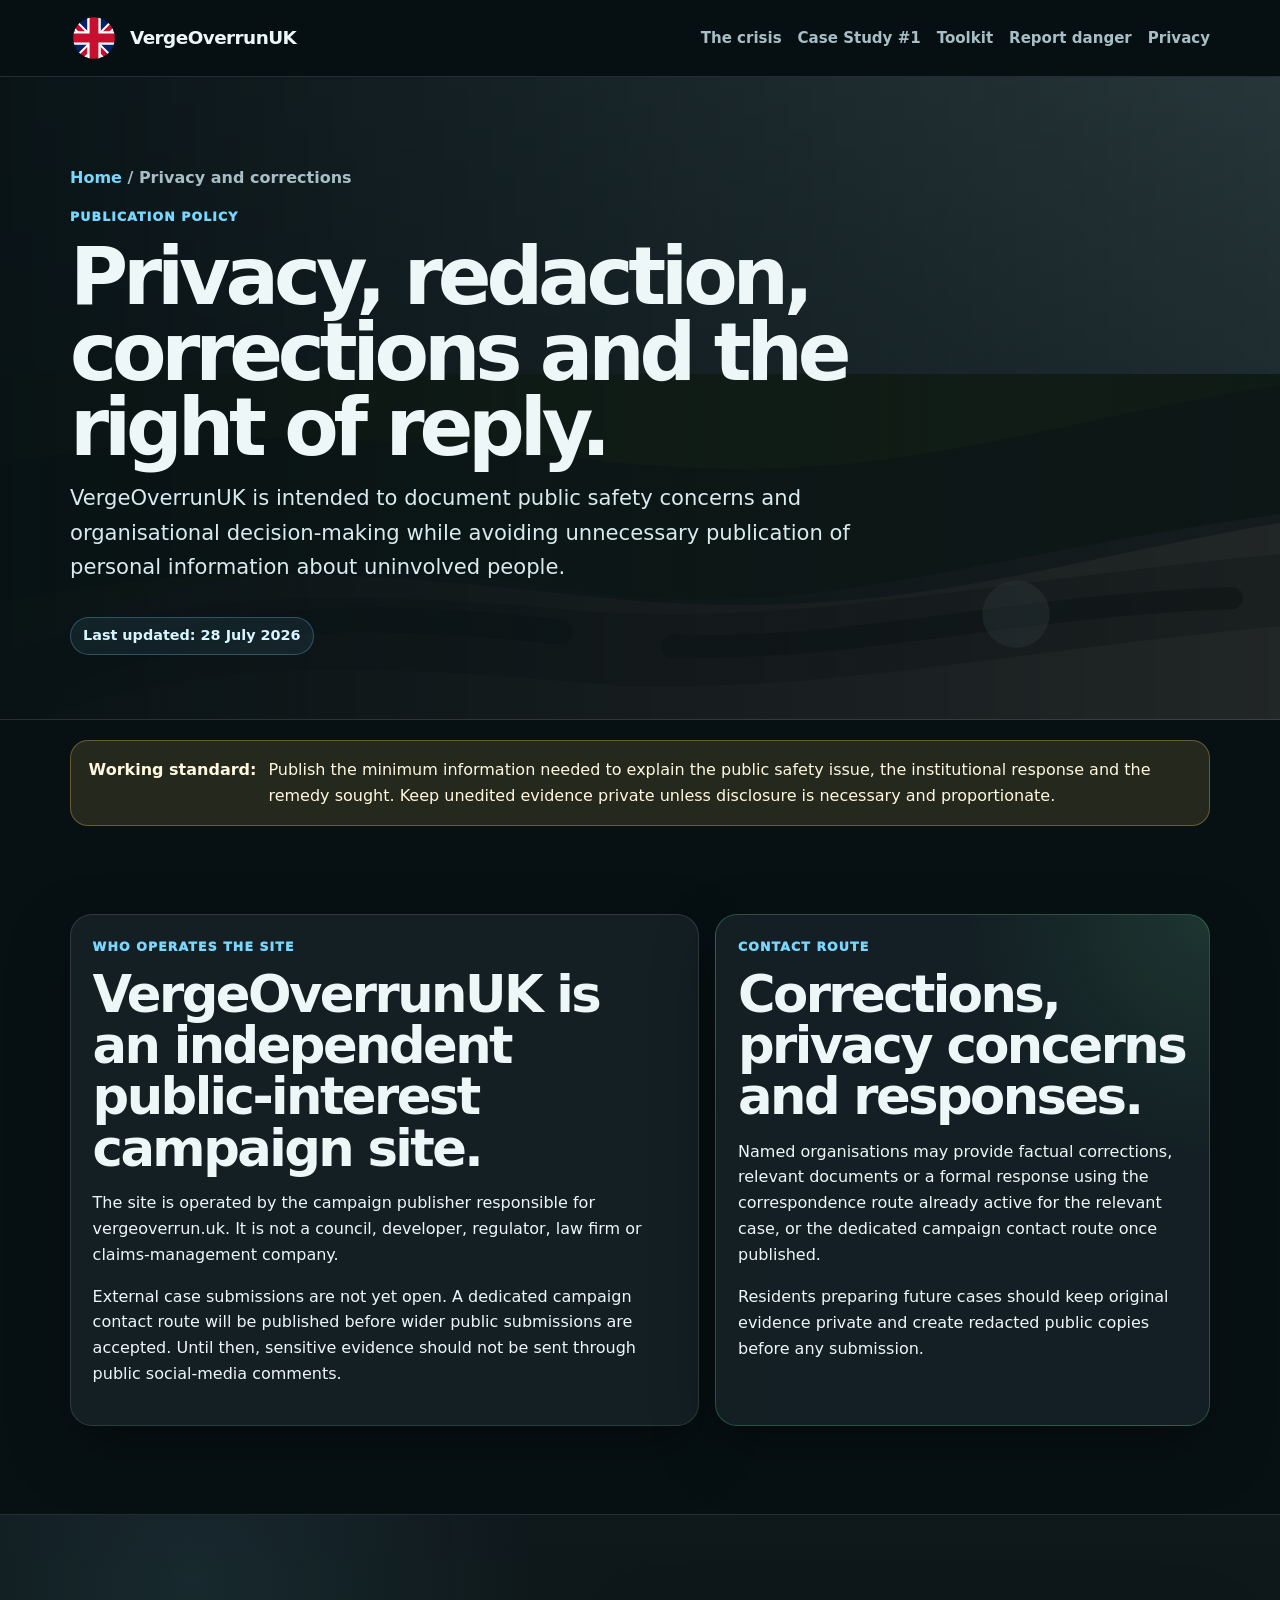
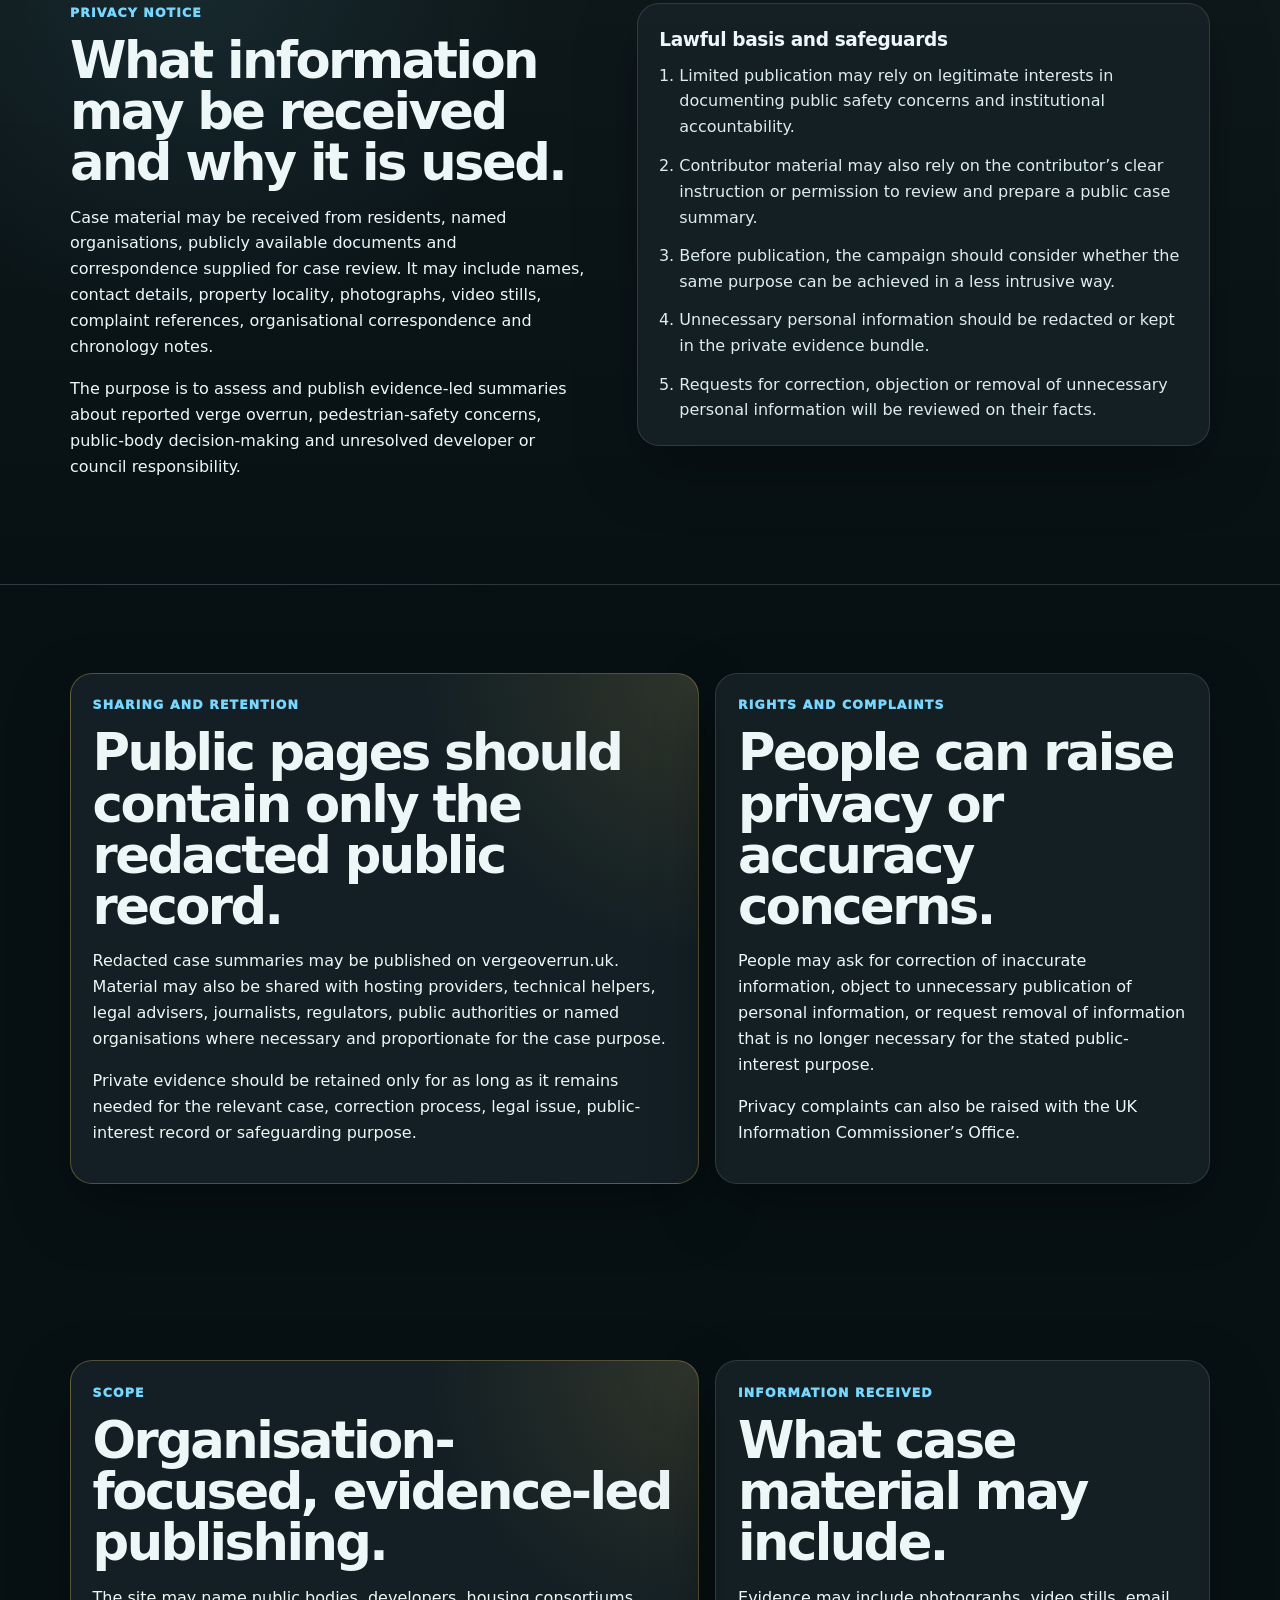
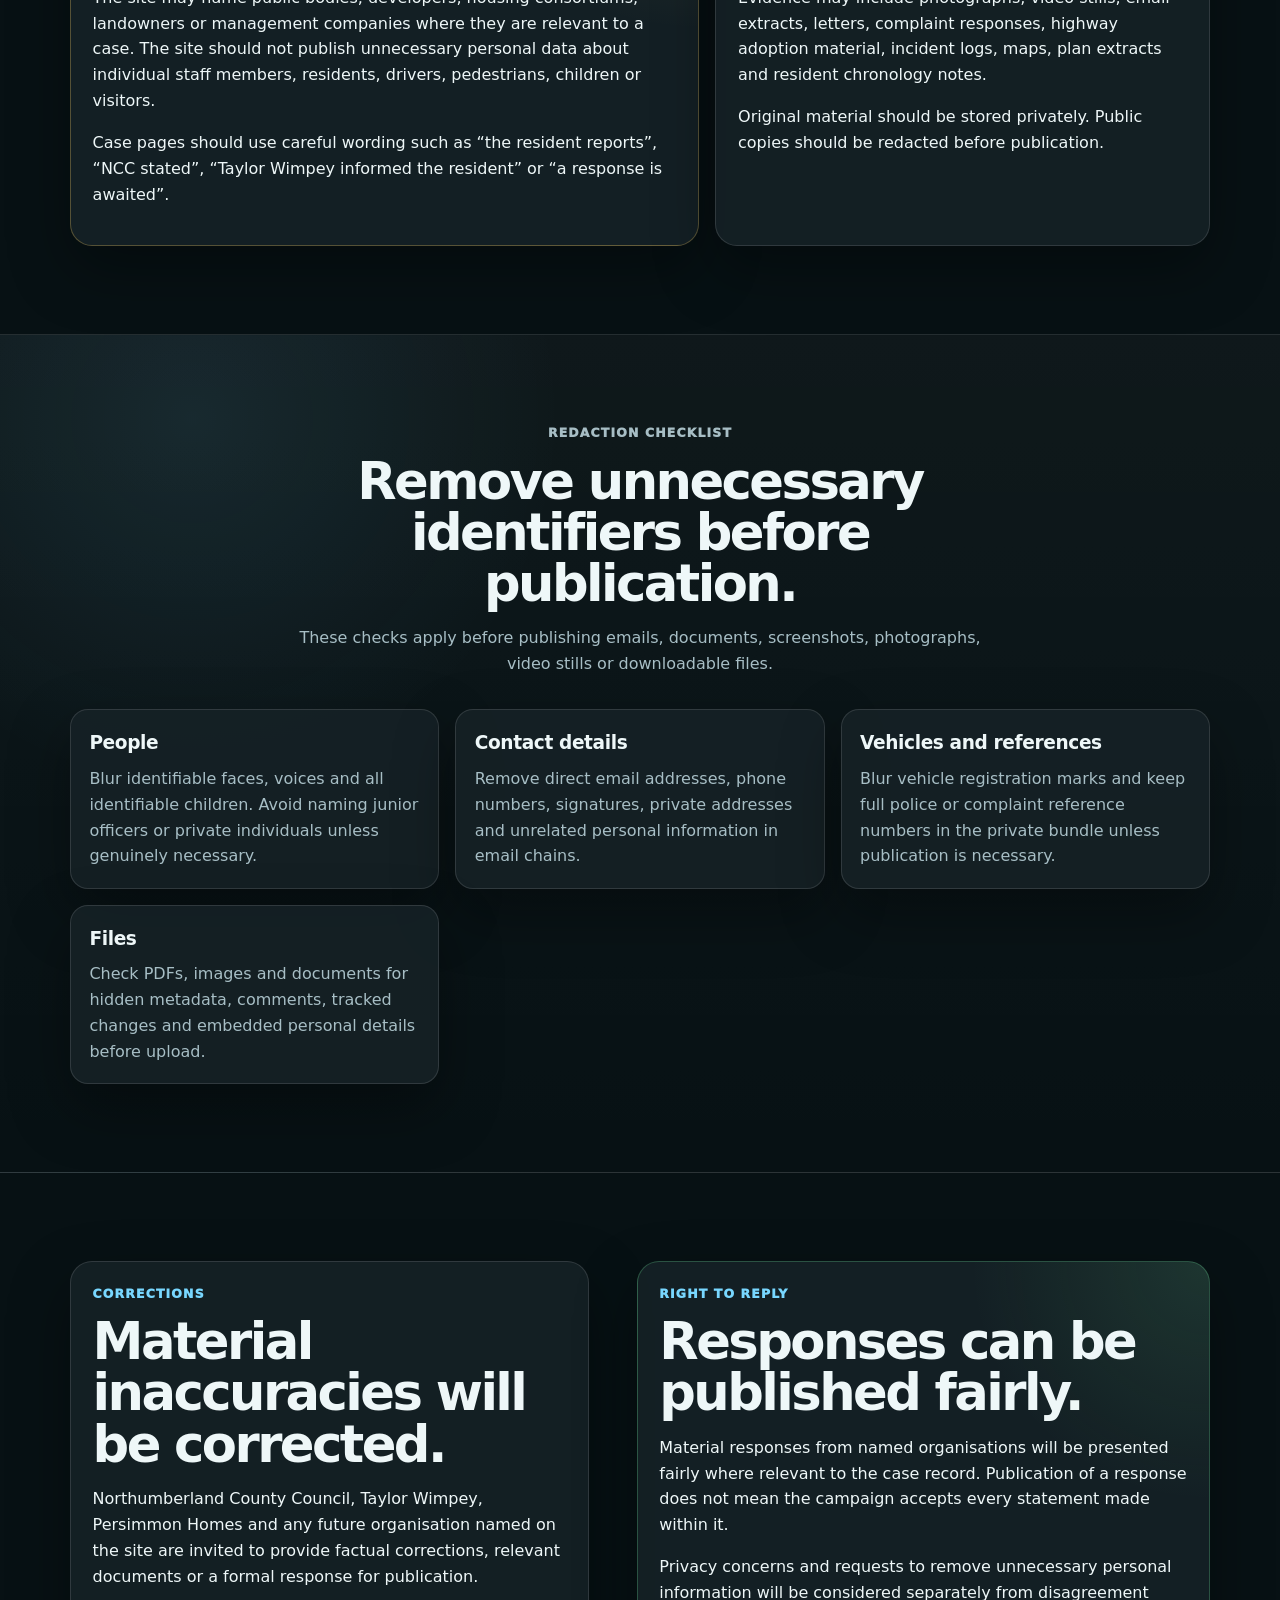
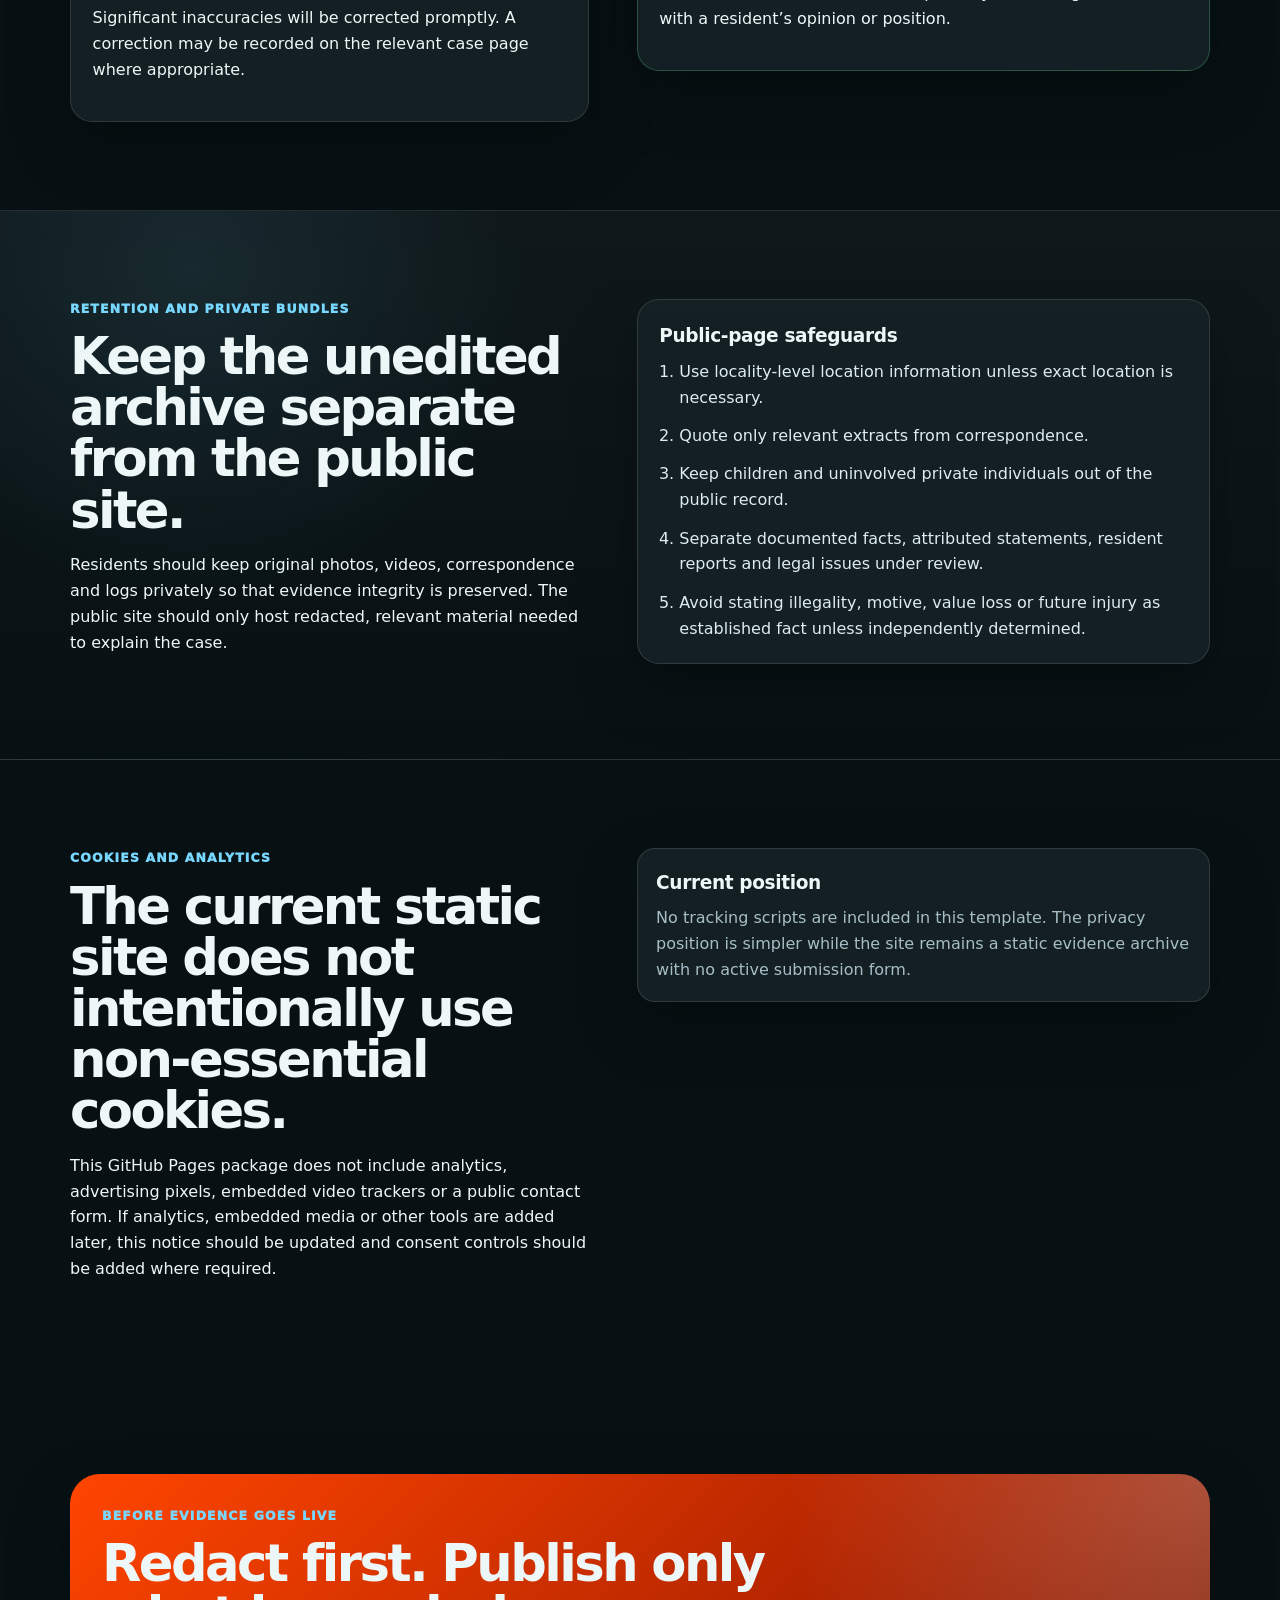
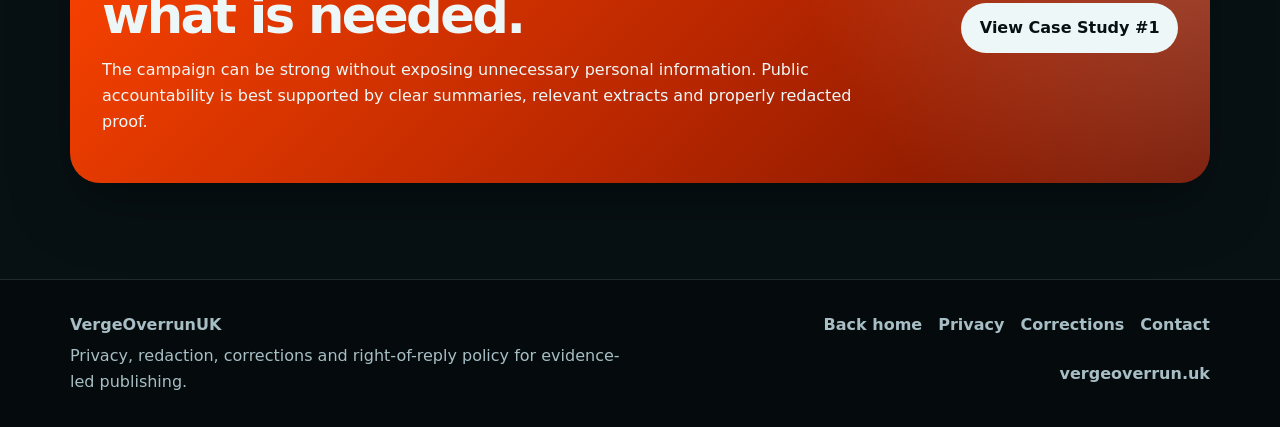
==== commit 854a7071: "Refine site copy for final UK English wording" ====
--- a/privacy.html
+++ b/privacy.html
@@ -8,7 +8,7 @@
   <title>Privacy and corrections policy | VergeOverrunUK</title>
   <link rel="canonical" href="https://vergeoverrun.uk/privacy.html" />
   <meta property="og:title" content="Privacy and corrections policy | VergeOverrunUK" />
-  <meta property="og:description" content="How VergeOverrunUK approaches redaction, personal information, corrections and right of reply." />
+  <meta property="og:description" content="How VergeOverrunUK approaches redaction, personal information, corrections and the right of reply." />
   <meta property="og:url" content="https://vergeoverrun.uk/privacy.html" />
   <meta property="og:type" content="article" />
   <link rel="icon" href="assets/logo.svg" type="image/svg+xml" />
@@ -39,8 +39,8 @@
       <div class="container">
         <p class="breadcrumb"><a href="index.html">Home</a> / Privacy and corrections</p>
         <p class="eyebrow">Publication policy</p>
-        <h1>Privacy, redaction, corrections and right of reply.</h1>
-        <p class="lede">VergeOverrunUK is intended to document public-safety concerns and organisational decision-making while avoiding unnecessary publication of personal information about uninvolved people.</p>
+        <h1>Privacy, redaction, corrections and the right of reply.</h1>
+        <p class="lede">VergeOverrunUK is intended to document public safety concerns and organisational decision-making while avoiding unnecessary publication of personal information about uninvolved people.</p>
         <p class="last-updated">Last updated: 28 July 2026</p>
       </div>
     </section>
@@ -48,7 +48,7 @@
     <section class="section warning-strip" aria-label="Privacy note">
       <div class="container notice-card">
         <strong>Working standard:</strong>
-        <span>Publish the minimum information needed to explain the public-safety issue, the institutional response and the remedy sought. Keep unedited evidence private unless disclosure is necessary and proportionate.</span>
+        <span>Publish the minimum information needed to explain the public safety issue, the institutional response and the remedy sought. Keep unedited evidence private unless disclosure is necessary and proportionate.</span>
       </div>
     </section>
 
@@ -80,7 +80,7 @@
         <article class="questions-card">
           <h3>Lawful basis and safeguards</h3>
           <ol>
-            <li>Limited publication may rely on legitimate interests in documenting public-safety concerns and institutional accountability.</li>
+            <li>Limited publication may rely on legitimate interests in documenting public safety concerns and institutional accountability.</li>
             <li>Contributor material may also rely on the contributor’s clear instruction or permission to review and prepare a public case summary.</li>
             <li>Before publication, the campaign should consider whether the same purpose can be achieved in a less intrusive way.</li>
             <li>Unnecessary personal information should be redacted or kept in the private evidence bundle.</li>
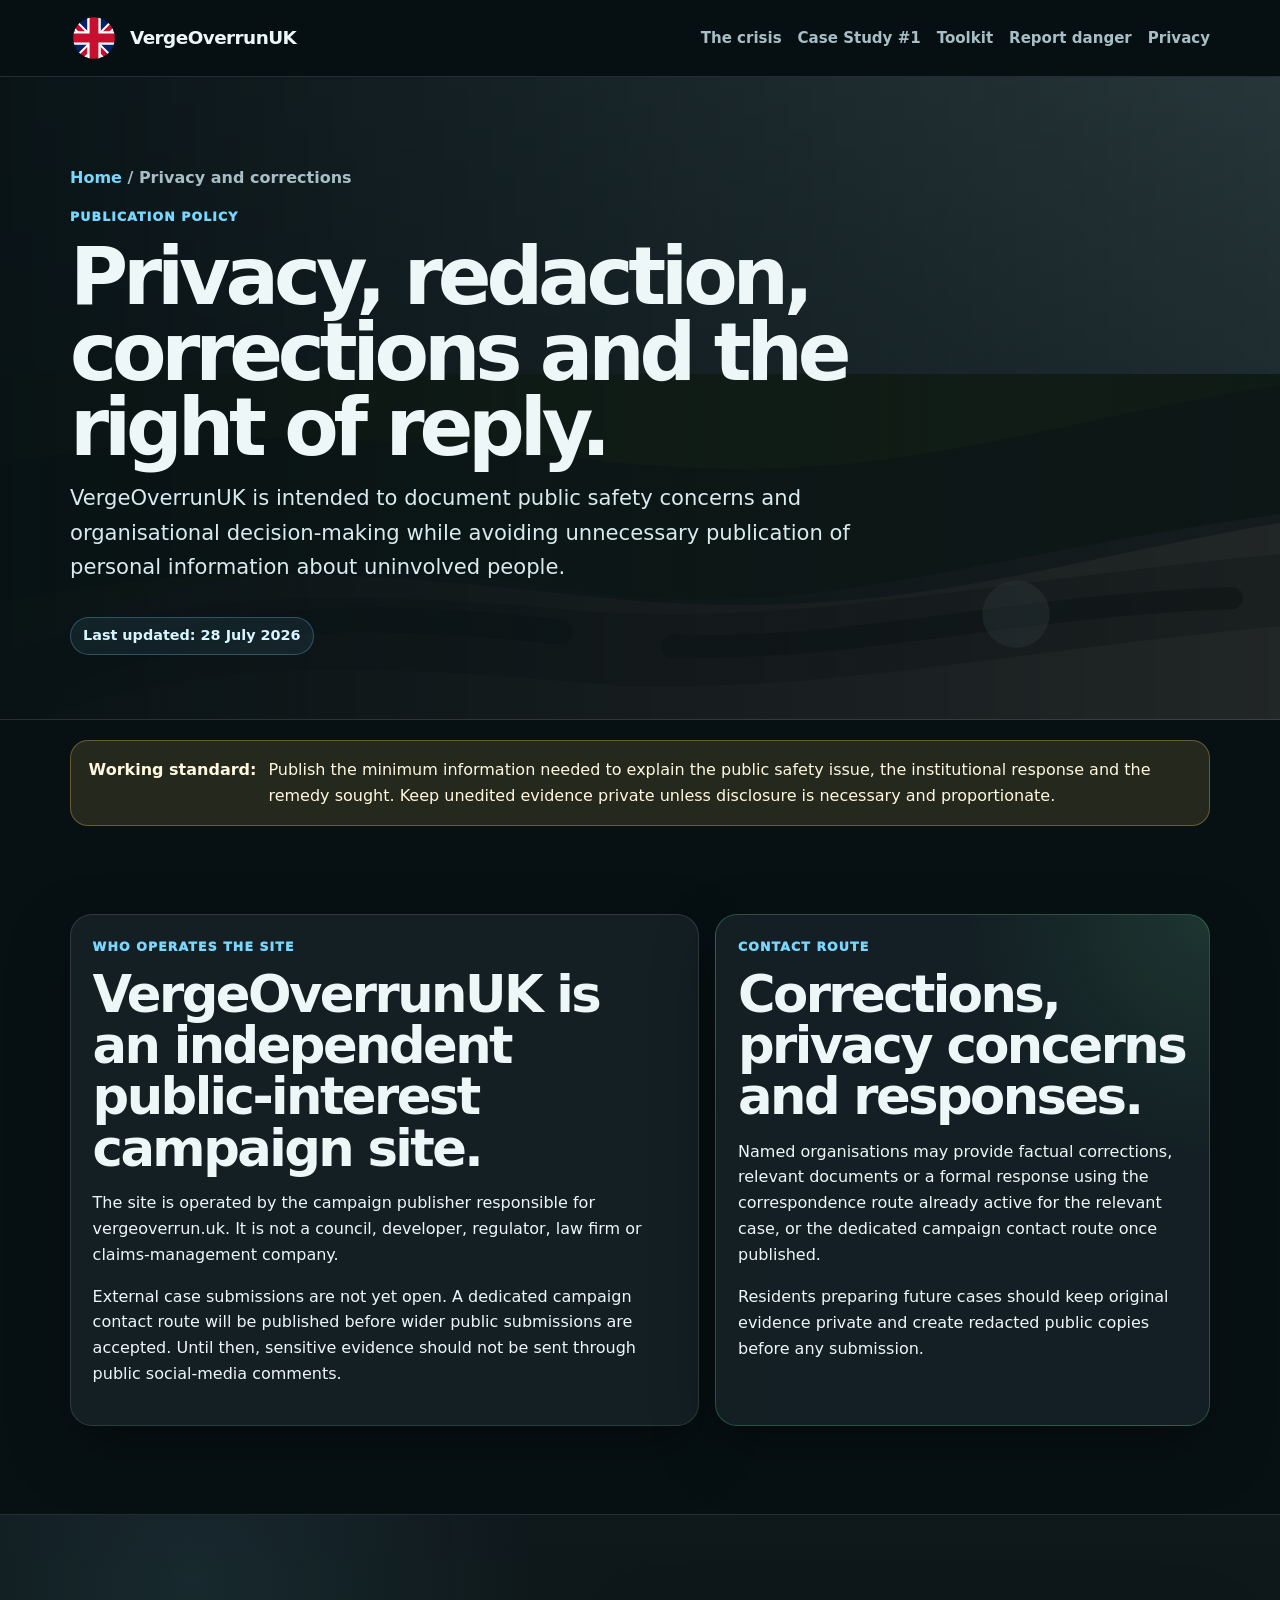
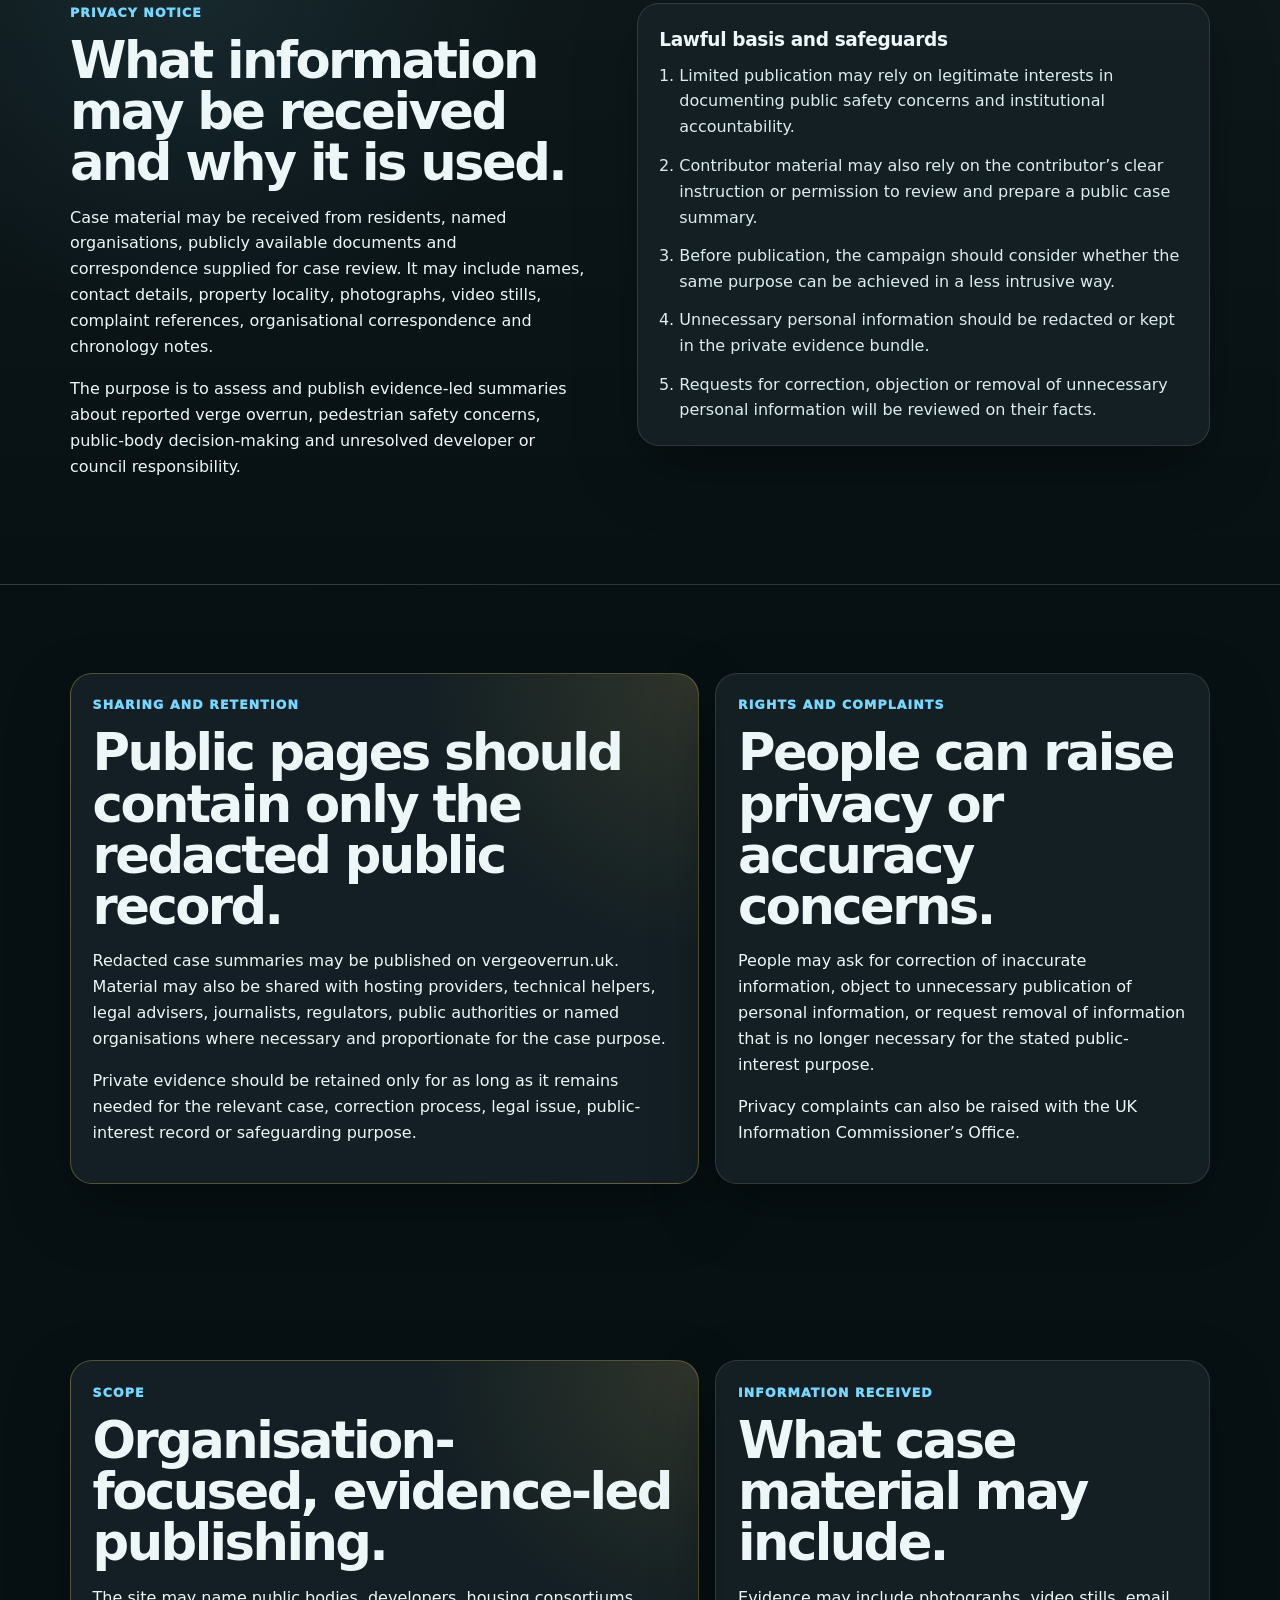
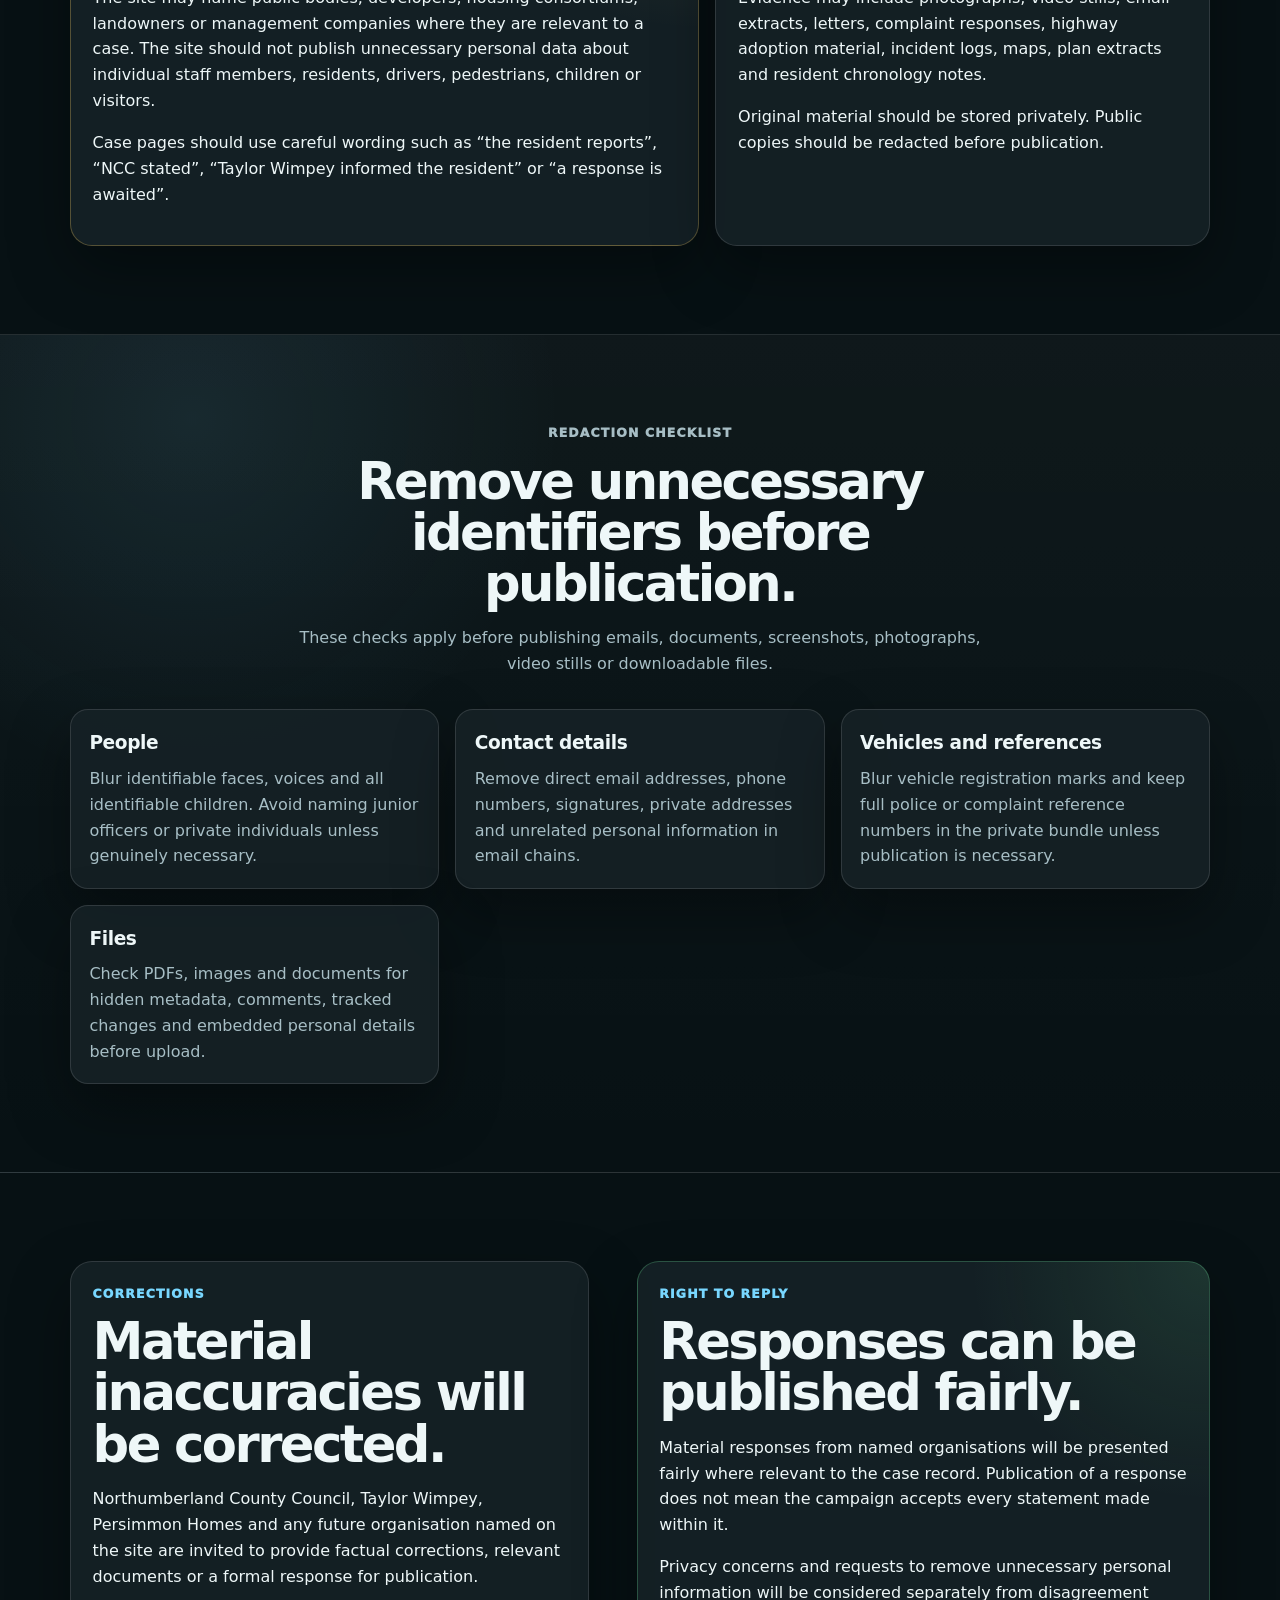
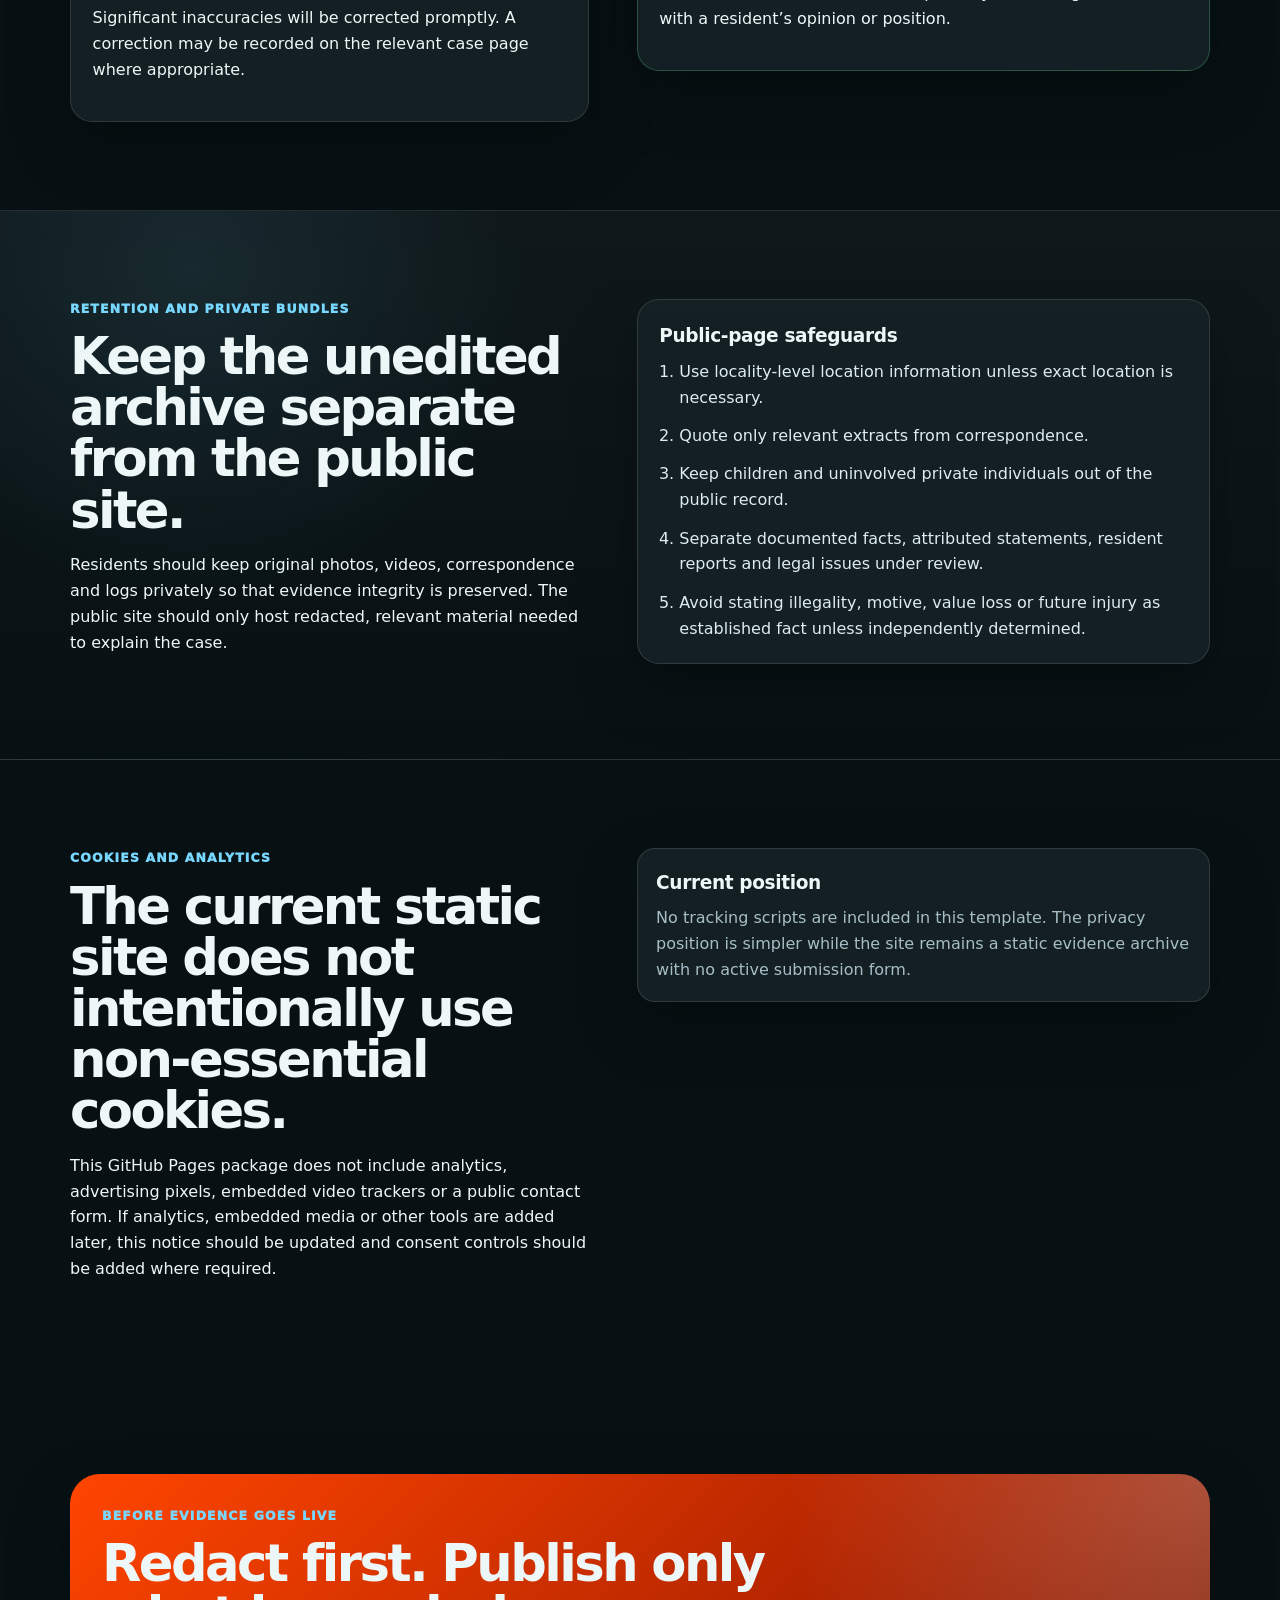
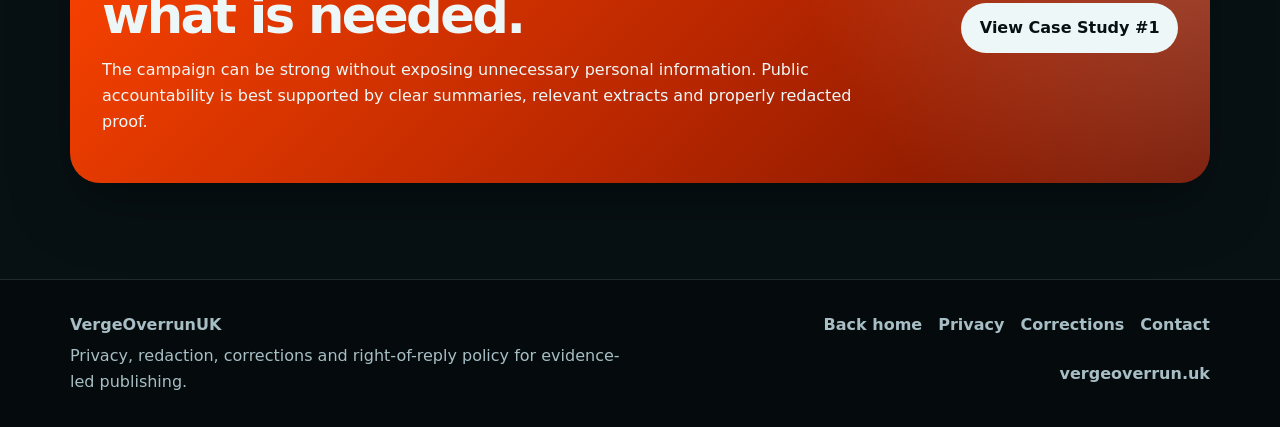
==== commit 8c8a2873: "Update Case 001 with 31 July Taylor Wimpey final response" ====
--- a/privacy.html
+++ b/privacy.html
@@ -75,7 +75,7 @@
           <p class="eyebrow">Privacy notice</p>
           <h2>What information may be received and why it is used.</h2>
           <p>Case material may be received from residents, named organisations, publicly available documents and correspondence supplied for case review. It may include names, contact details, property locality, photographs, video stills, complaint references, organisational correspondence and chronology notes.</p>
-          <p>The purpose is to assess and publish evidence-led summaries about reported verge overrun, pedestrian-safety concerns, public-body decision-making and unresolved developer or council responsibility.</p>
+          <p>The purpose is to assess and publish evidence-led summaries about reported verge overrun, pedestrian safety concerns, public-body decision-making and unresolved developer or council responsibility.</p>
         </article>
         <article class="questions-card">
           <h3>Lawful basis and safeguards</h3>
--- a/styles.css
+++ b/styles.css
@@ -640,6 +640,12 @@
   max-width: 850px;
 }
 
+.lede-secondary {
+  margin-top: 1rem;
+  color: #b8cfd5;
+  font-size: clamp(1rem, 1.65vw, 1.15rem);
+}
+
 .timeline {
   display: grid;
   gap: 1rem;
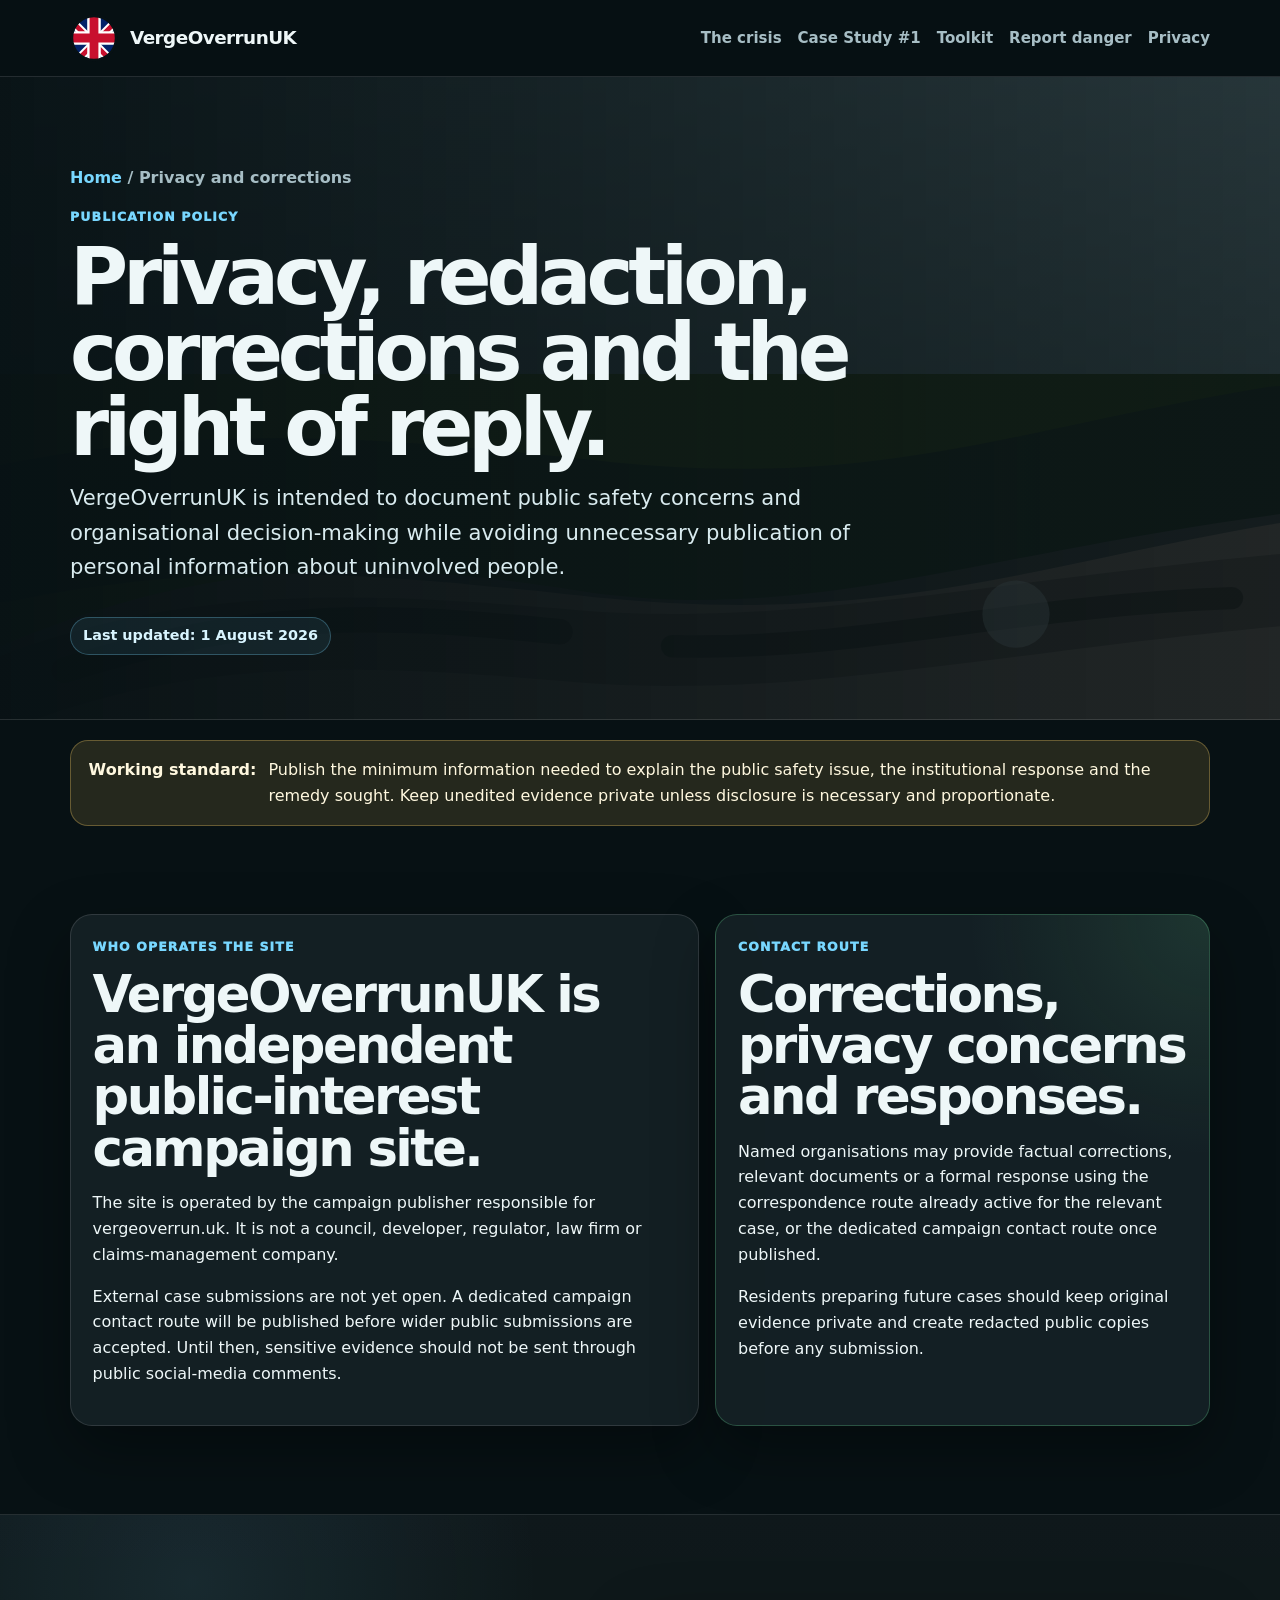
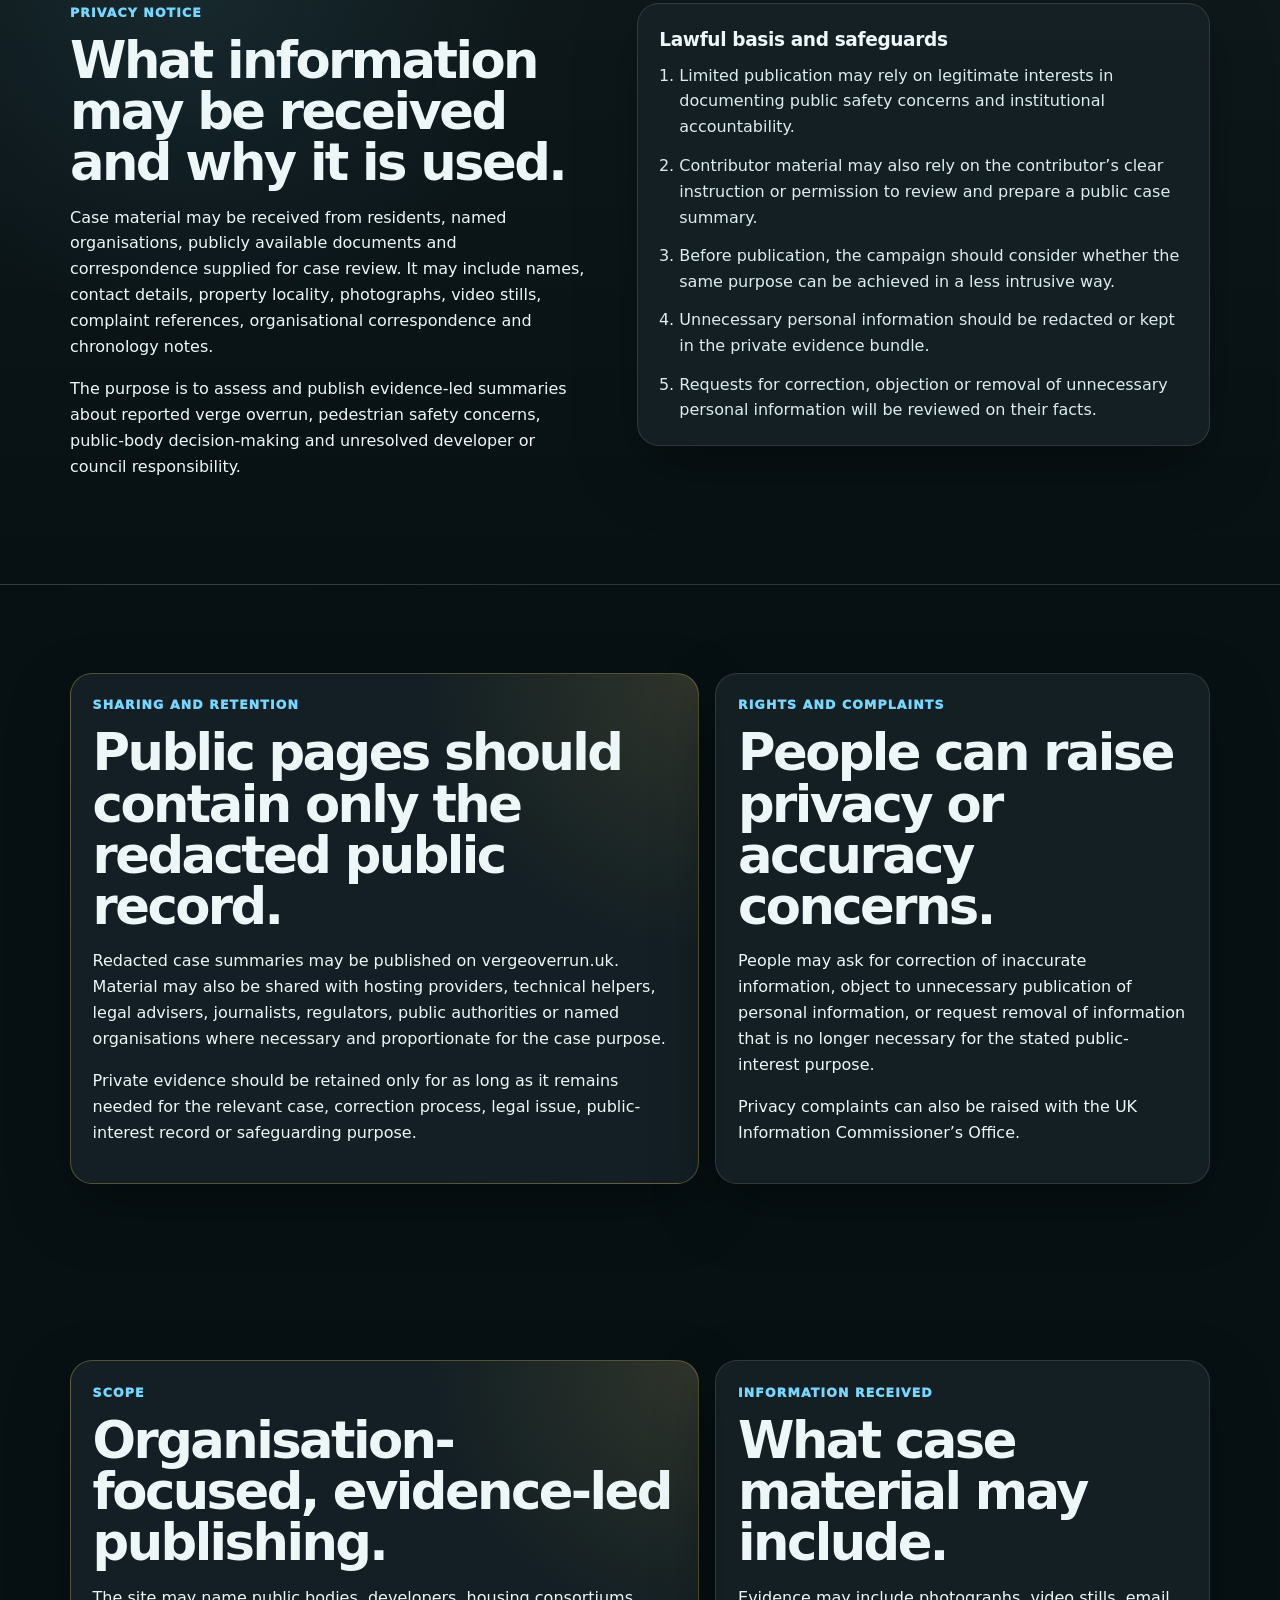
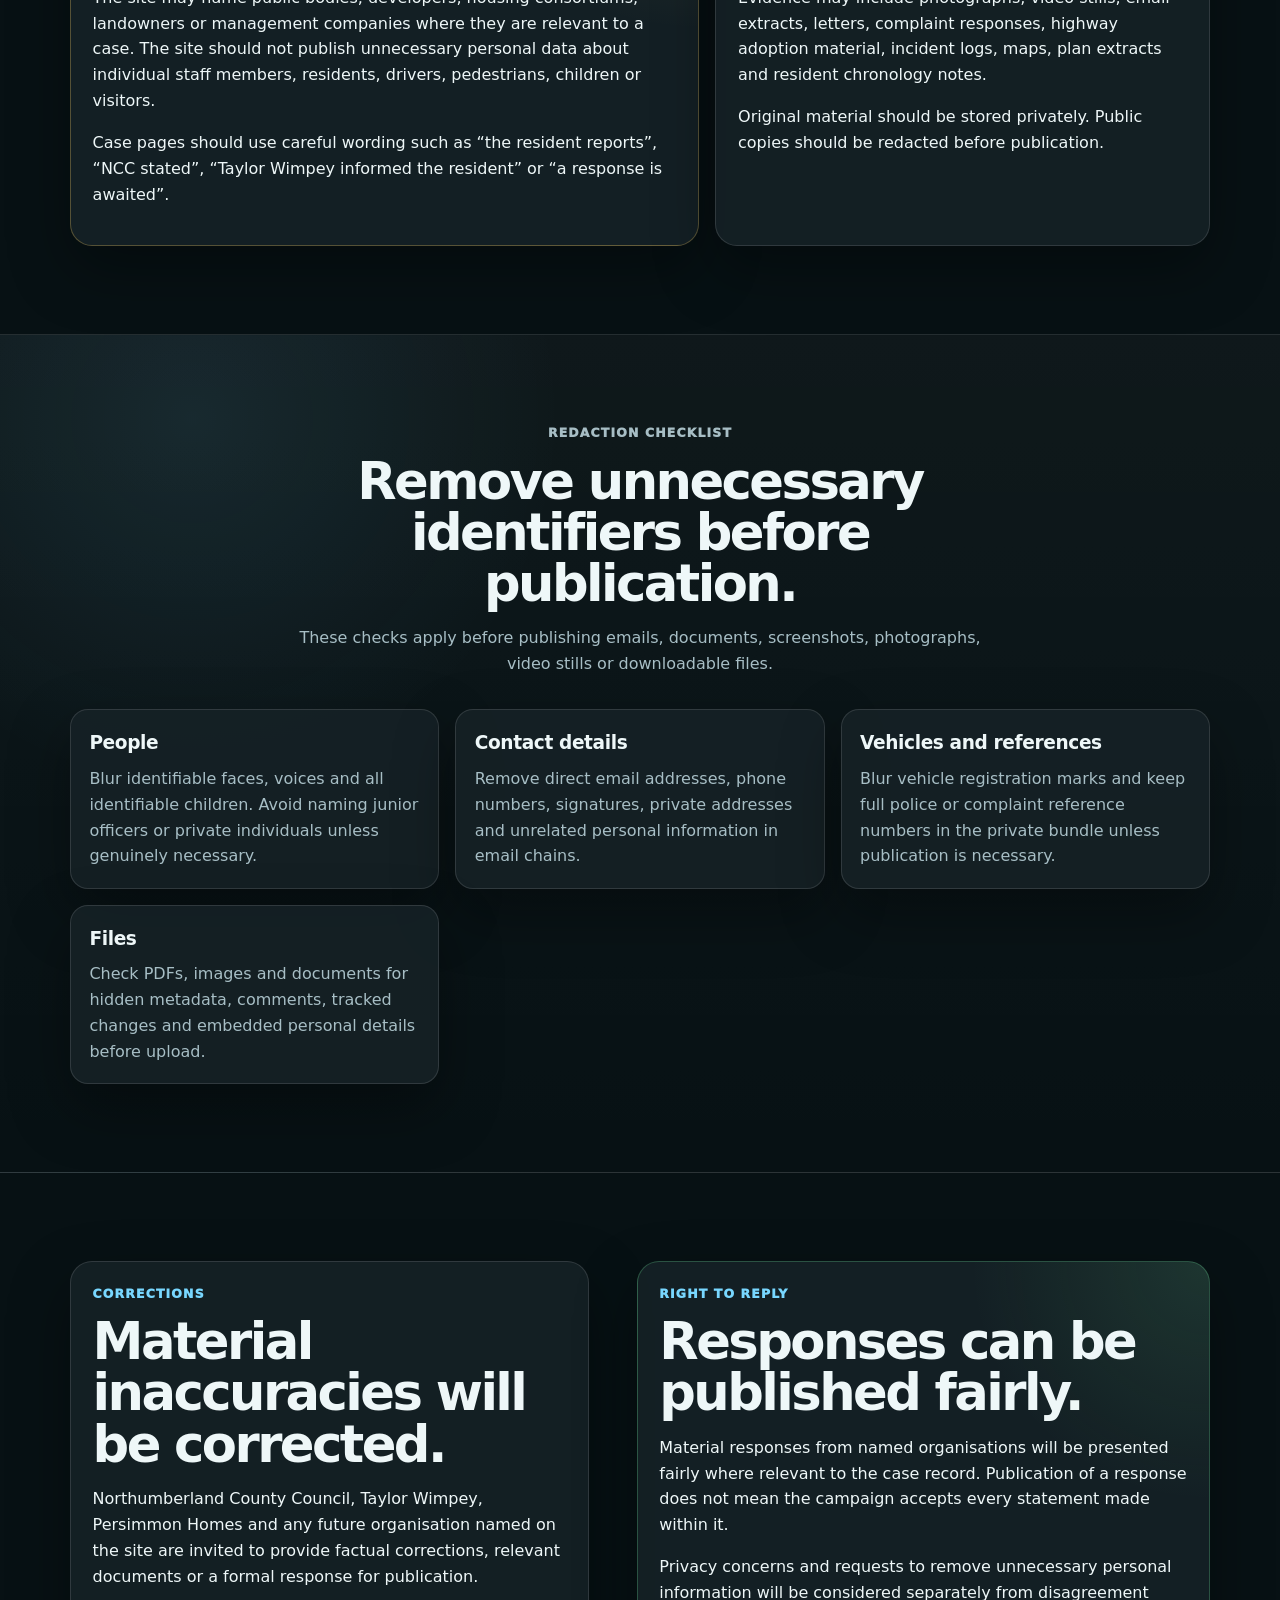
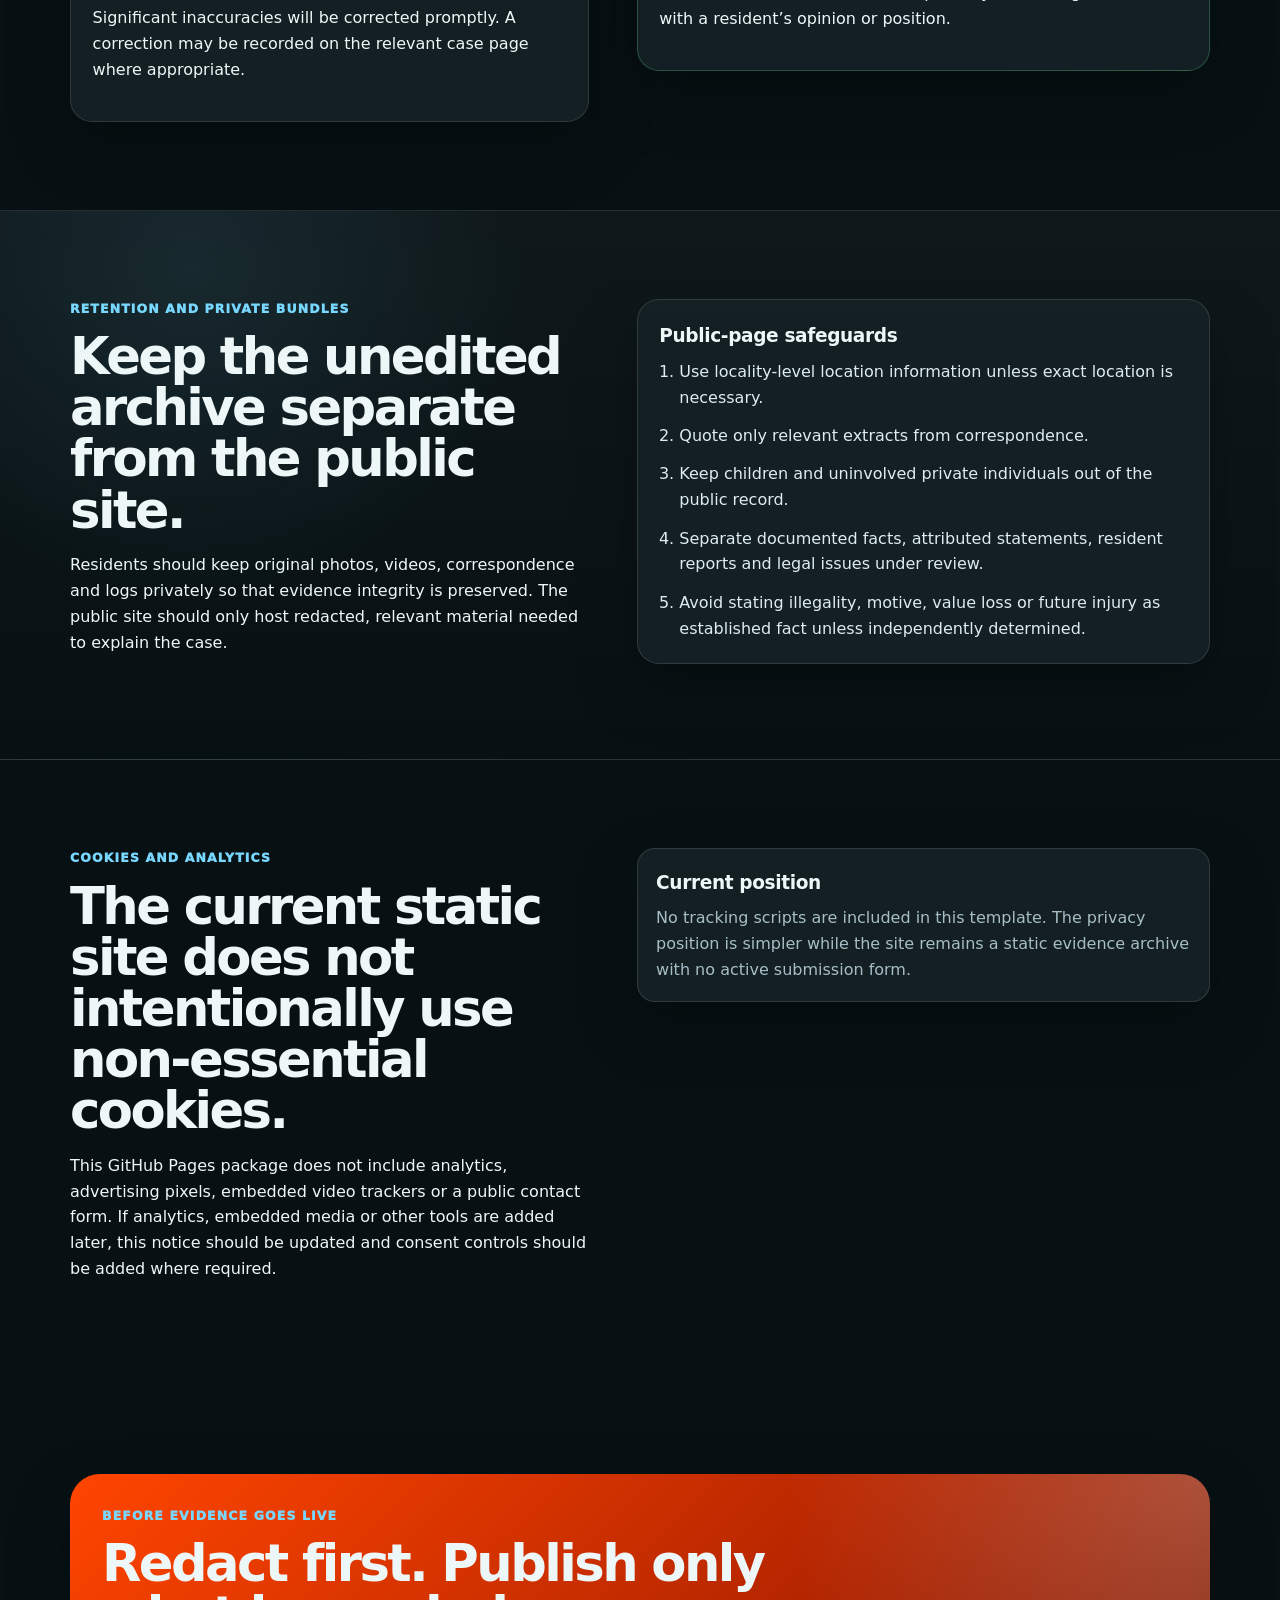
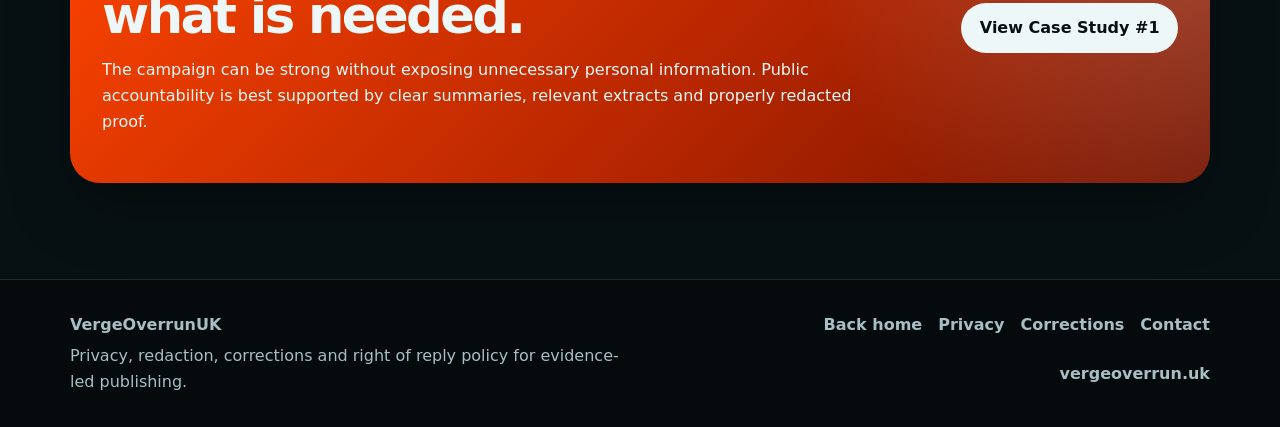
==== commit c78f69d1: "Update Case 001 with 1 August evidence record and FOI status" ====
--- a/privacy.html
+++ b/privacy.html
@@ -3,7 +3,7 @@
 <head>
   <meta charset="utf-8" />
   <meta name="viewport" content="width=device-width, initial-scale=1" />
-  <meta name="description" content="VergeOverrunUK privacy, redaction, corrections and right-to-reply policy for evidence-led case publishing." />
+  <meta name="description" content="VergeOverrunUK privacy, redaction, corrections and right of reply policy for evidence-led case publishing." />
   <meta name="theme-color" content="#071114" />
   <title>Privacy and corrections policy | VergeOverrunUK</title>
   <link rel="canonical" href="https://vergeoverrun.uk/privacy.html" />
@@ -41,7 +41,7 @@
         <p class="eyebrow">Publication policy</p>
         <h1>Privacy, redaction, corrections and the right of reply.</h1>
         <p class="lede">VergeOverrunUK is intended to document public safety concerns and organisational decision-making while avoiding unnecessary publication of personal information about uninvolved people.</p>
-        <p class="last-updated">Last updated: 28 July 2026</p>
+        <p class="last-updated">Last updated: 1 August 2026</p>
       </div>
     </section>
 
@@ -154,7 +154,7 @@
 
     <section class="section" id="corrections">
       <div class="container two-column">
-        <article class="case-update-card">
+        <article class="case-update-card" id="corrections">
           <p class="eyebrow">Corrections</p>
           <h2>Material inaccuracies will be corrected.</h2>
           <p>Northumberland County Council, Taylor Wimpey, Persimmon Homes and any future organisation named on the site are invited to provide factual corrections, relevant documents or a formal response for publication.</p>
@@ -203,7 +203,7 @@
       </div>
     </section>
 
-    <section class="section callout-section">
+    <section class="section callout-section" id="contact">
       <div class="container callout">
         <div>
           <p class="eyebrow">Before evidence goes live</p>
@@ -219,7 +219,7 @@
     <div class="container footer-grid">
       <div>
         <strong>VergeOverrunUK</strong>
-        <p>Privacy, redaction, corrections and right-of-reply policy for evidence-led publishing.</p>
+        <p>Privacy, redaction, corrections and right of reply policy for evidence-led publishing.</p>
       </div>
       <div class="footer-links">
         <a href="index.html#top">Back home</a>
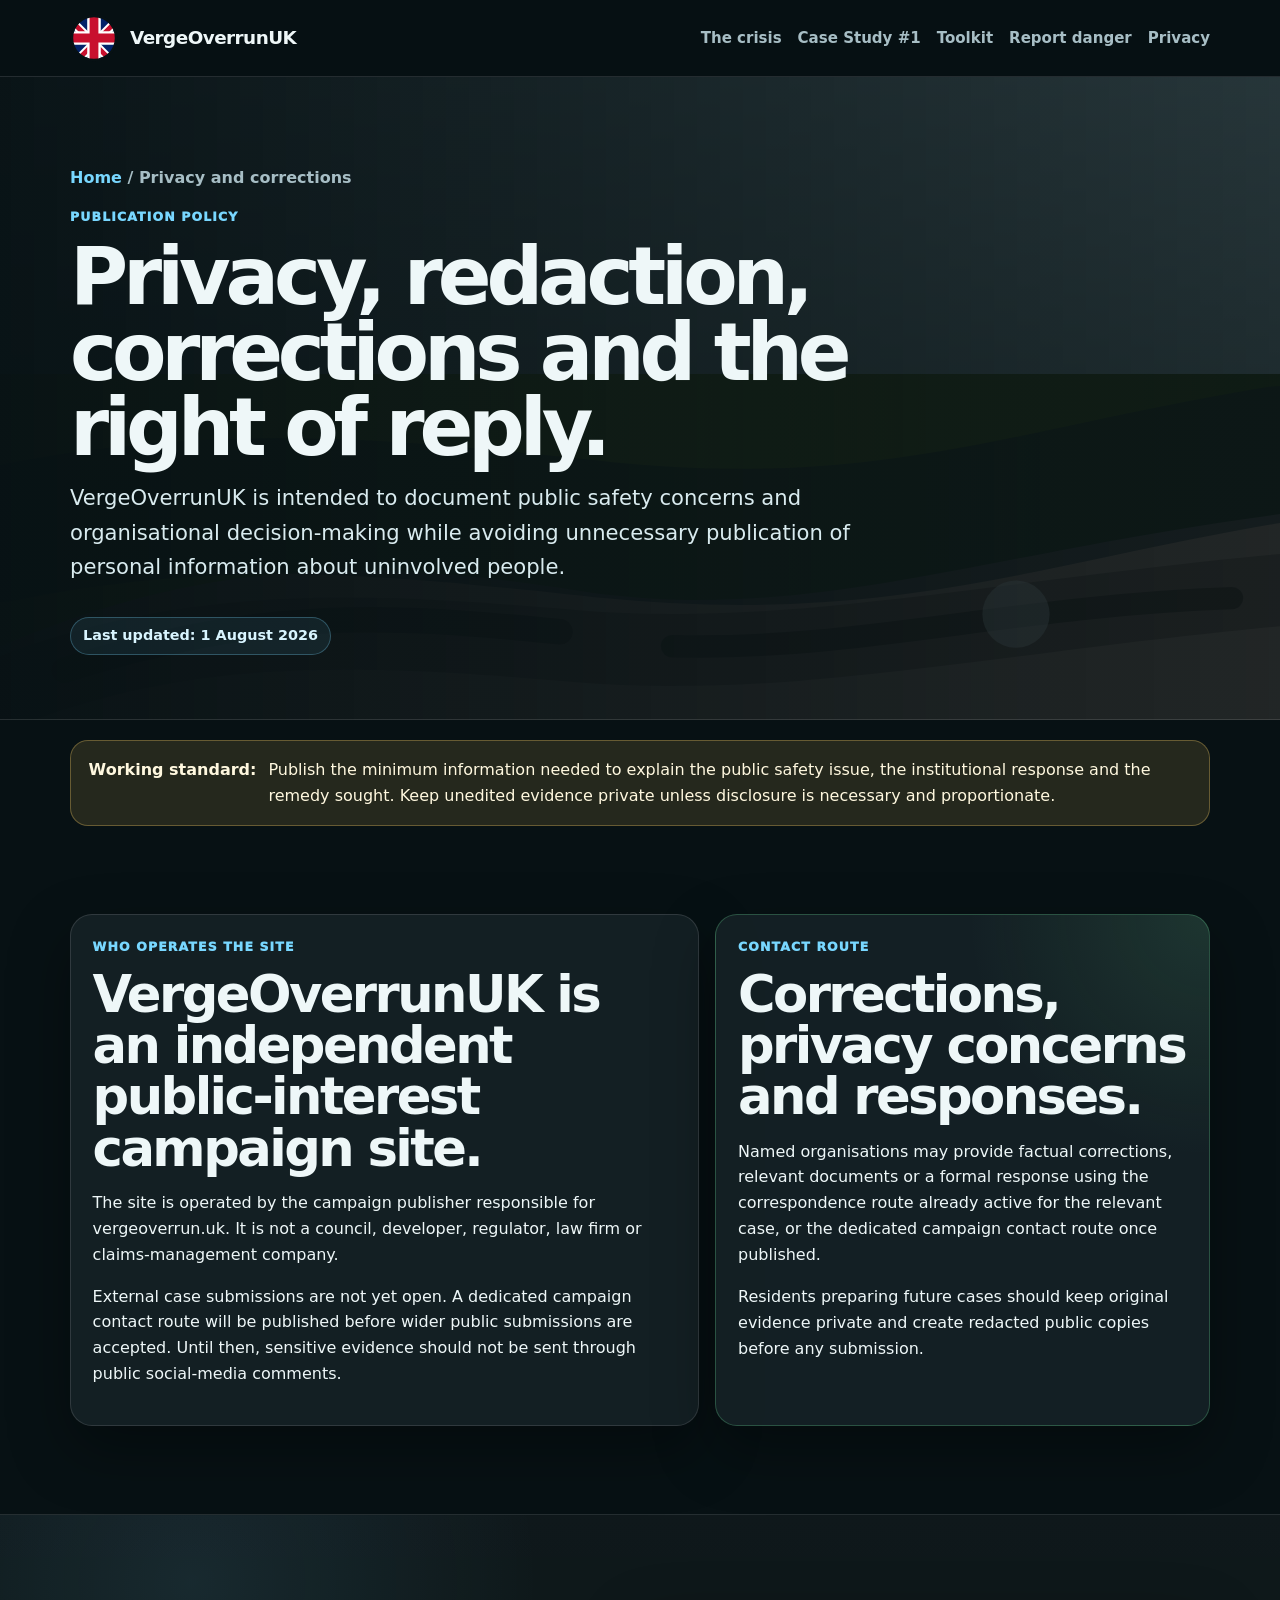
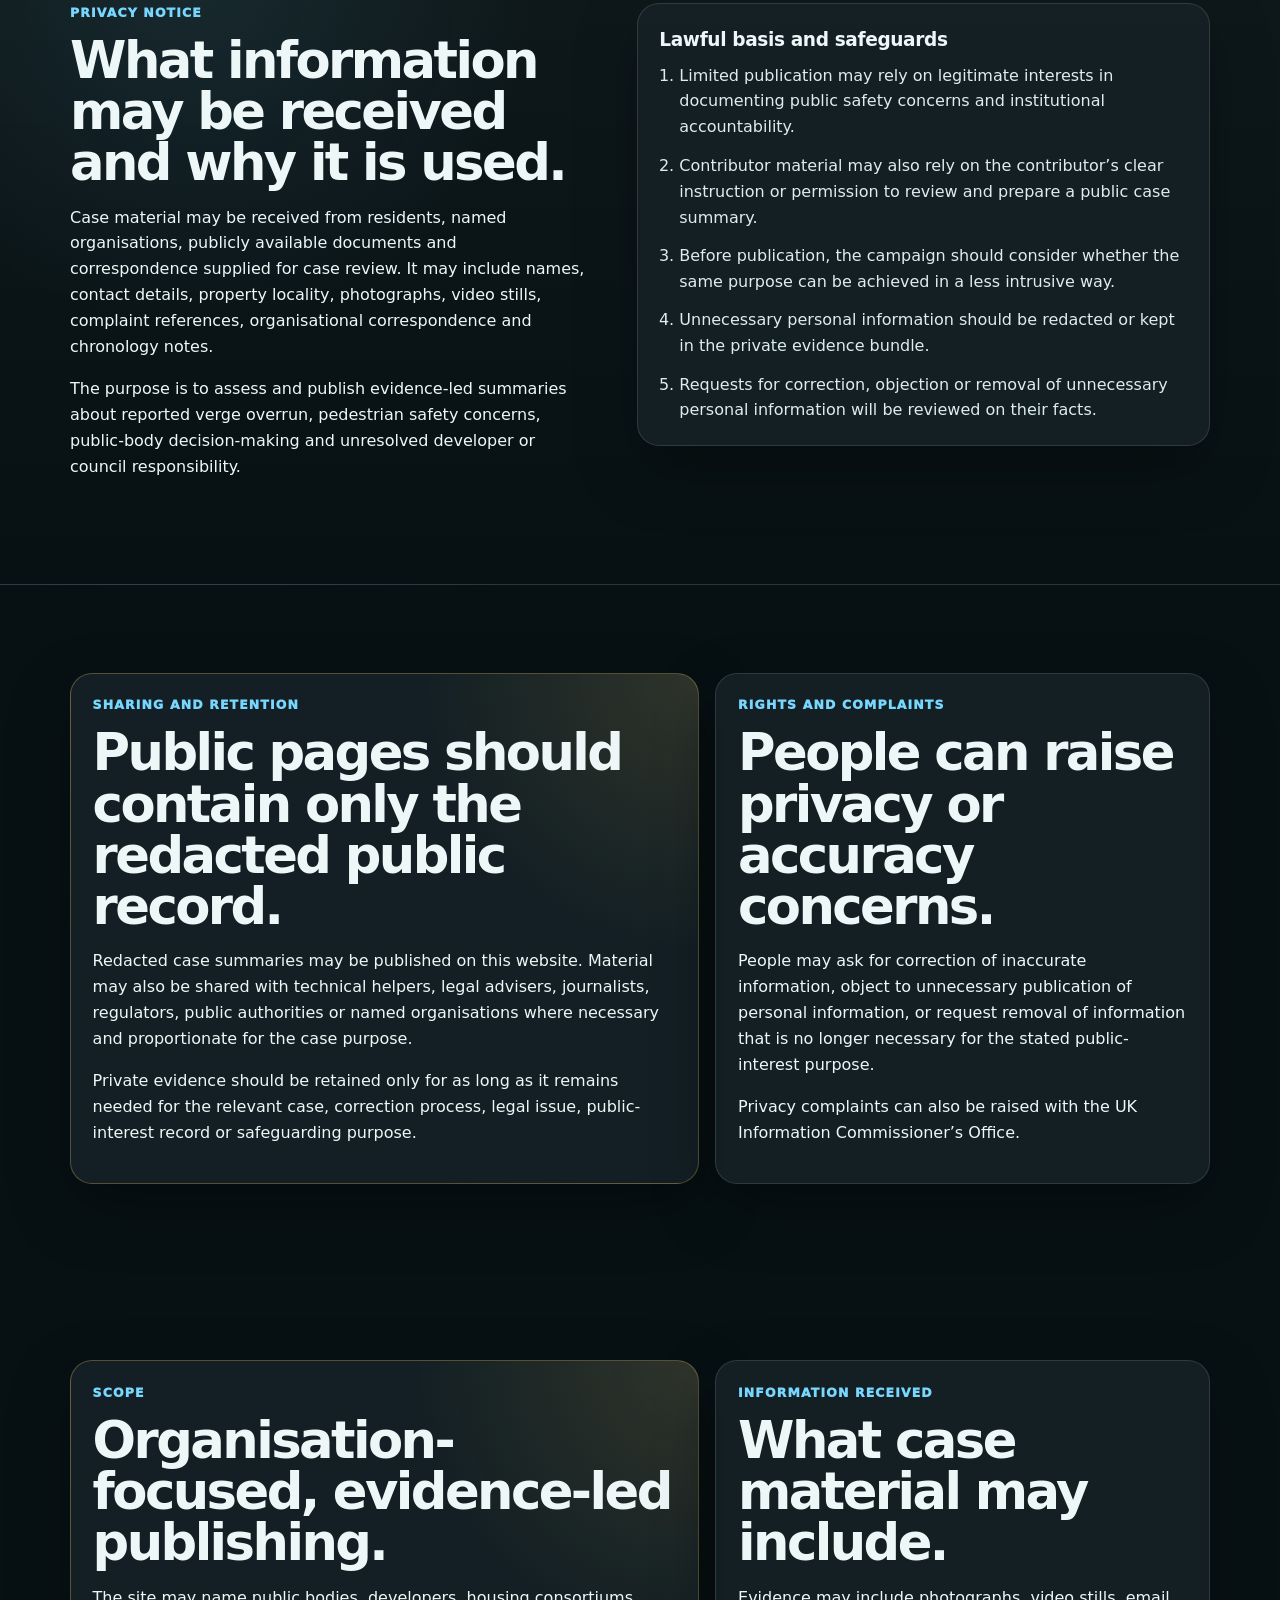
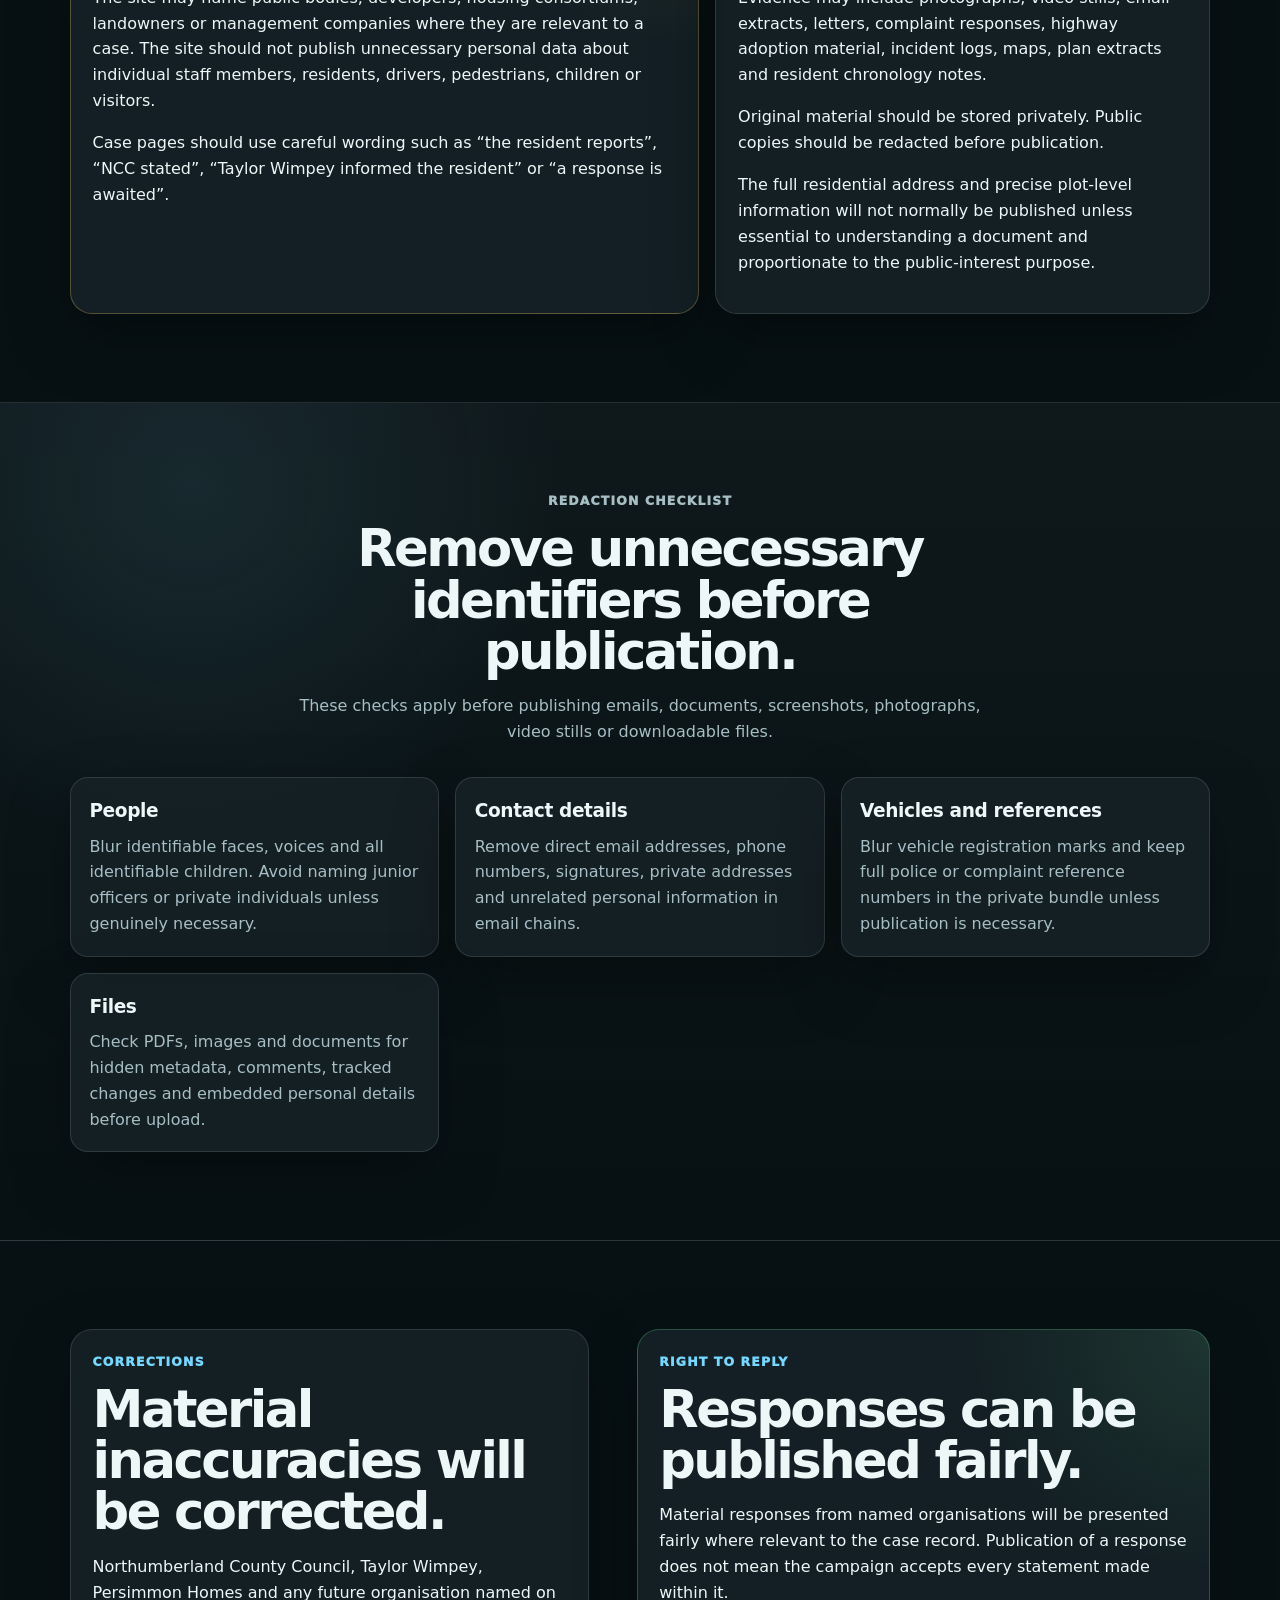
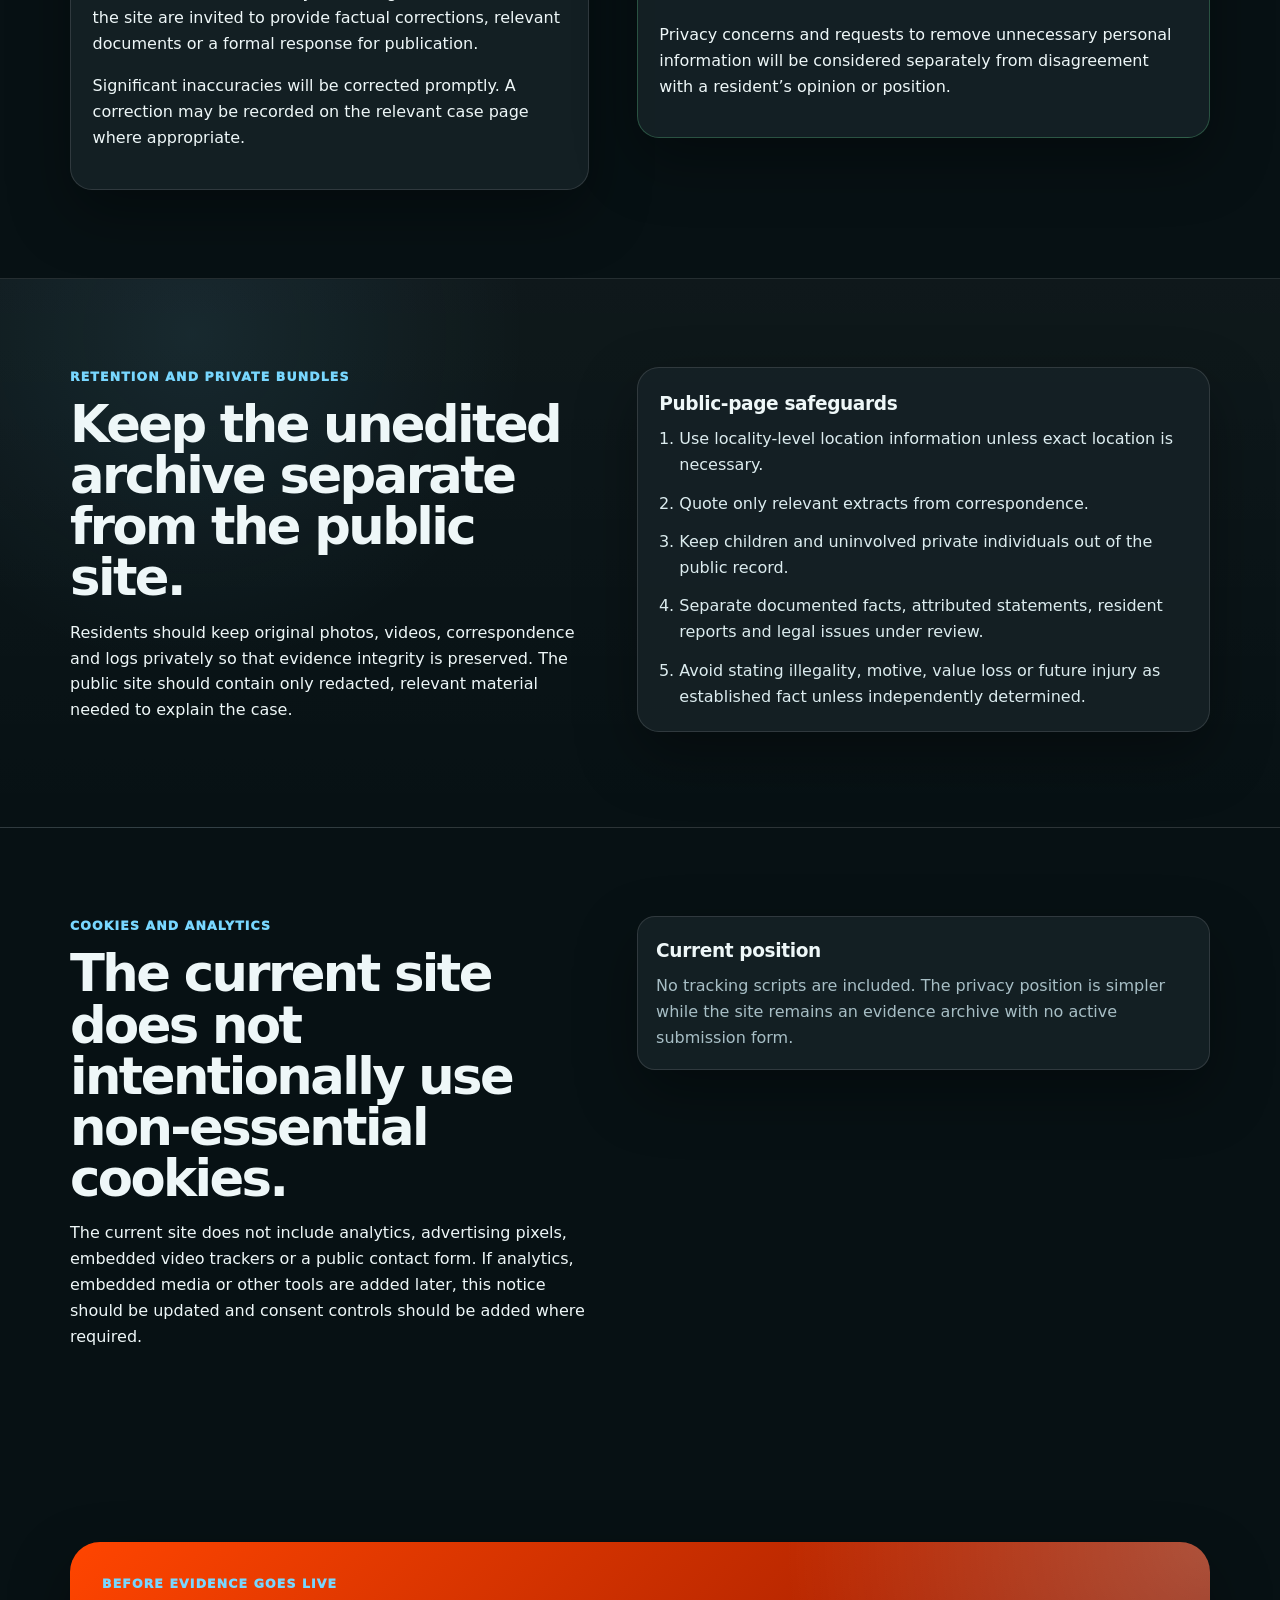
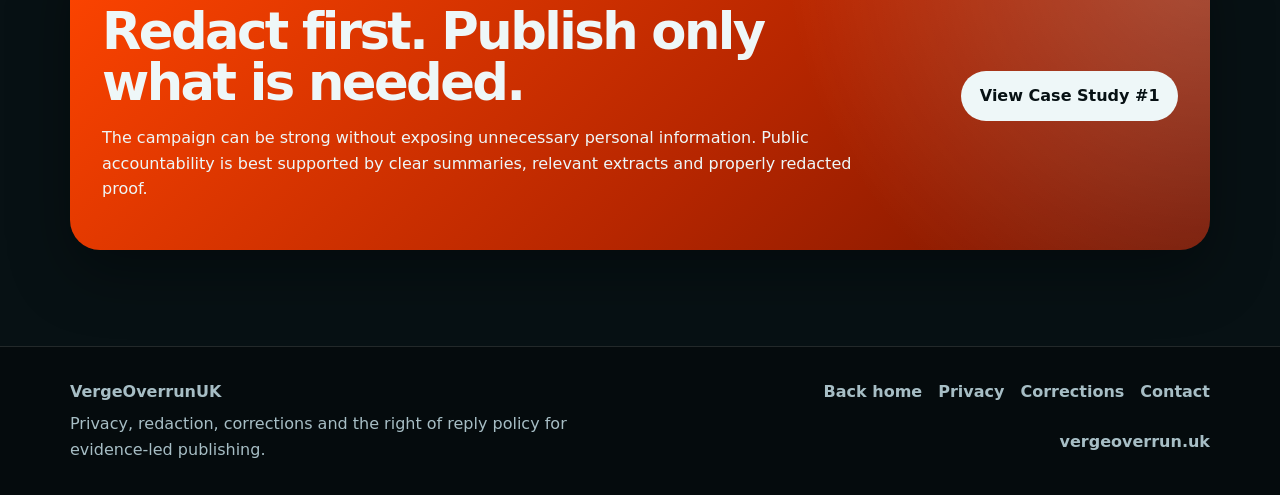
==== commit f03980ac: "Finalise Case 001 31 July status and UK-only copy" ====
--- a/privacy.html
+++ b/privacy.html
@@ -95,7 +95,7 @@
         <article class="case-update-card privacy-summary-card">
           <p class="eyebrow">Sharing and retention</p>
           <h2>Public pages should contain only the redacted public record.</h2>
-          <p>Redacted case summaries may be published on vergeoverrun.uk. Material may also be shared with hosting providers, technical helpers, legal advisers, journalists, regulators, public authorities or named organisations where necessary and proportionate for the case purpose.</p>
+          <p>Redacted case summaries may be published on this website. Material may also be shared with technical helpers, legal advisers, journalists, regulators, public authorities or named organisations where necessary and proportionate for the case purpose.</p>
           <p>Private evidence should be retained only for as long as it remains needed for the relevant case, correction process, legal issue, public-interest record or safeguarding purpose.</p>
         </article>
         <article class="case-update-card">
@@ -120,6 +120,7 @@
           <h2>What case material may include.</h2>
           <p>Evidence may include photographs, video stills, email extracts, letters, complaint responses, highway adoption material, incident logs, maps, plan extracts and resident chronology notes.</p>
           <p>Original material should be stored privately. Public copies should be redacted before publication.</p>
+          <p>The full residential address and precise plot-level information will not normally be published unless essential to understanding a document and proportionate to the public-interest purpose.</p>
         </article>
       </div>
     </section>
@@ -174,7 +175,7 @@
         <article>
           <p class="eyebrow">Retention and private bundles</p>
           <h2>Keep the unedited archive separate from the public site.</h2>
-          <p>Residents should keep original photos, videos, correspondence and logs privately so that evidence integrity is preserved. The public site should only host redacted, relevant material needed to explain the case.</p>
+          <p>Residents should keep original photos, videos, correspondence and logs privately so that evidence integrity is preserved. The public site should contain only redacted, relevant material needed to explain the case.</p>
         </article>
         <article class="questions-card">
           <h3>Public-page safeguards</h3>
@@ -193,12 +194,12 @@
       <div class="container two-column">
         <article>
           <p class="eyebrow">Cookies and analytics</p>
-          <h2>The current static site does not intentionally use non-essential cookies.</h2>
-          <p>This GitHub Pages package does not include analytics, advertising pixels, embedded video trackers or a public contact form. If analytics, embedded media or other tools are added later, this notice should be updated and consent controls should be added where required.</p>
+          <h2>The current site does not intentionally use non-essential cookies.</h2>
+          <p>The current site does not include analytics, advertising pixels, embedded video trackers or a public contact form. If analytics, embedded media or other tools are added later, this notice should be updated and consent controls should be added where required.</p>
         </article>
         <article class="mini-card">
           <h3>Current position</h3>
-          <p>No tracking scripts are included in this template. The privacy position is simpler while the site remains a static evidence archive with no active submission form.</p>
+          <p>No tracking scripts are included. The privacy position is simpler while the site remains an evidence archive with no active submission form.</p>
         </article>
       </div>
     </section>
@@ -219,7 +220,7 @@
     <div class="container footer-grid">
       <div>
         <strong>VergeOverrunUK</strong>
-        <p>Privacy, redaction, corrections and right of reply policy for evidence-led publishing.</p>
+        <p>Privacy, redaction, corrections and the right of reply policy for evidence-led publishing.</p>
       </div>
       <div class="footer-links">
         <a href="index.html#top">Back home</a>
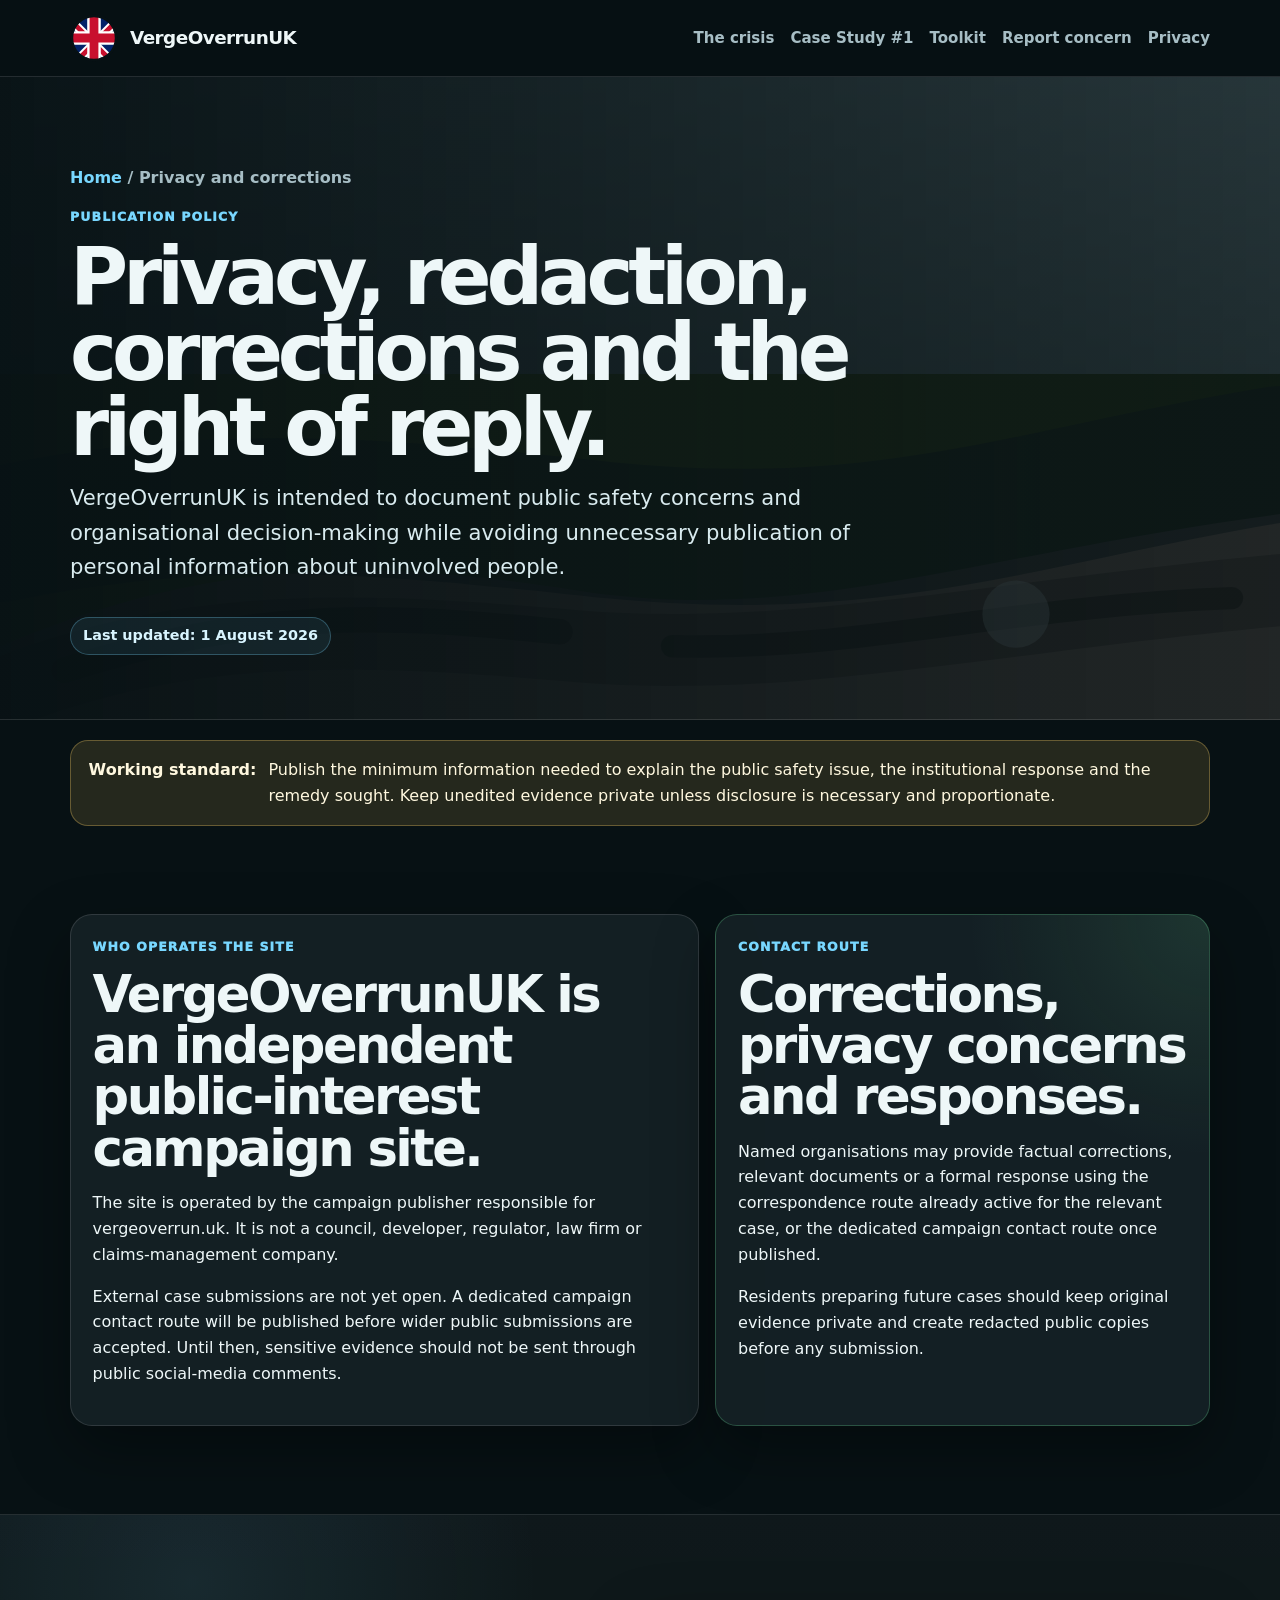
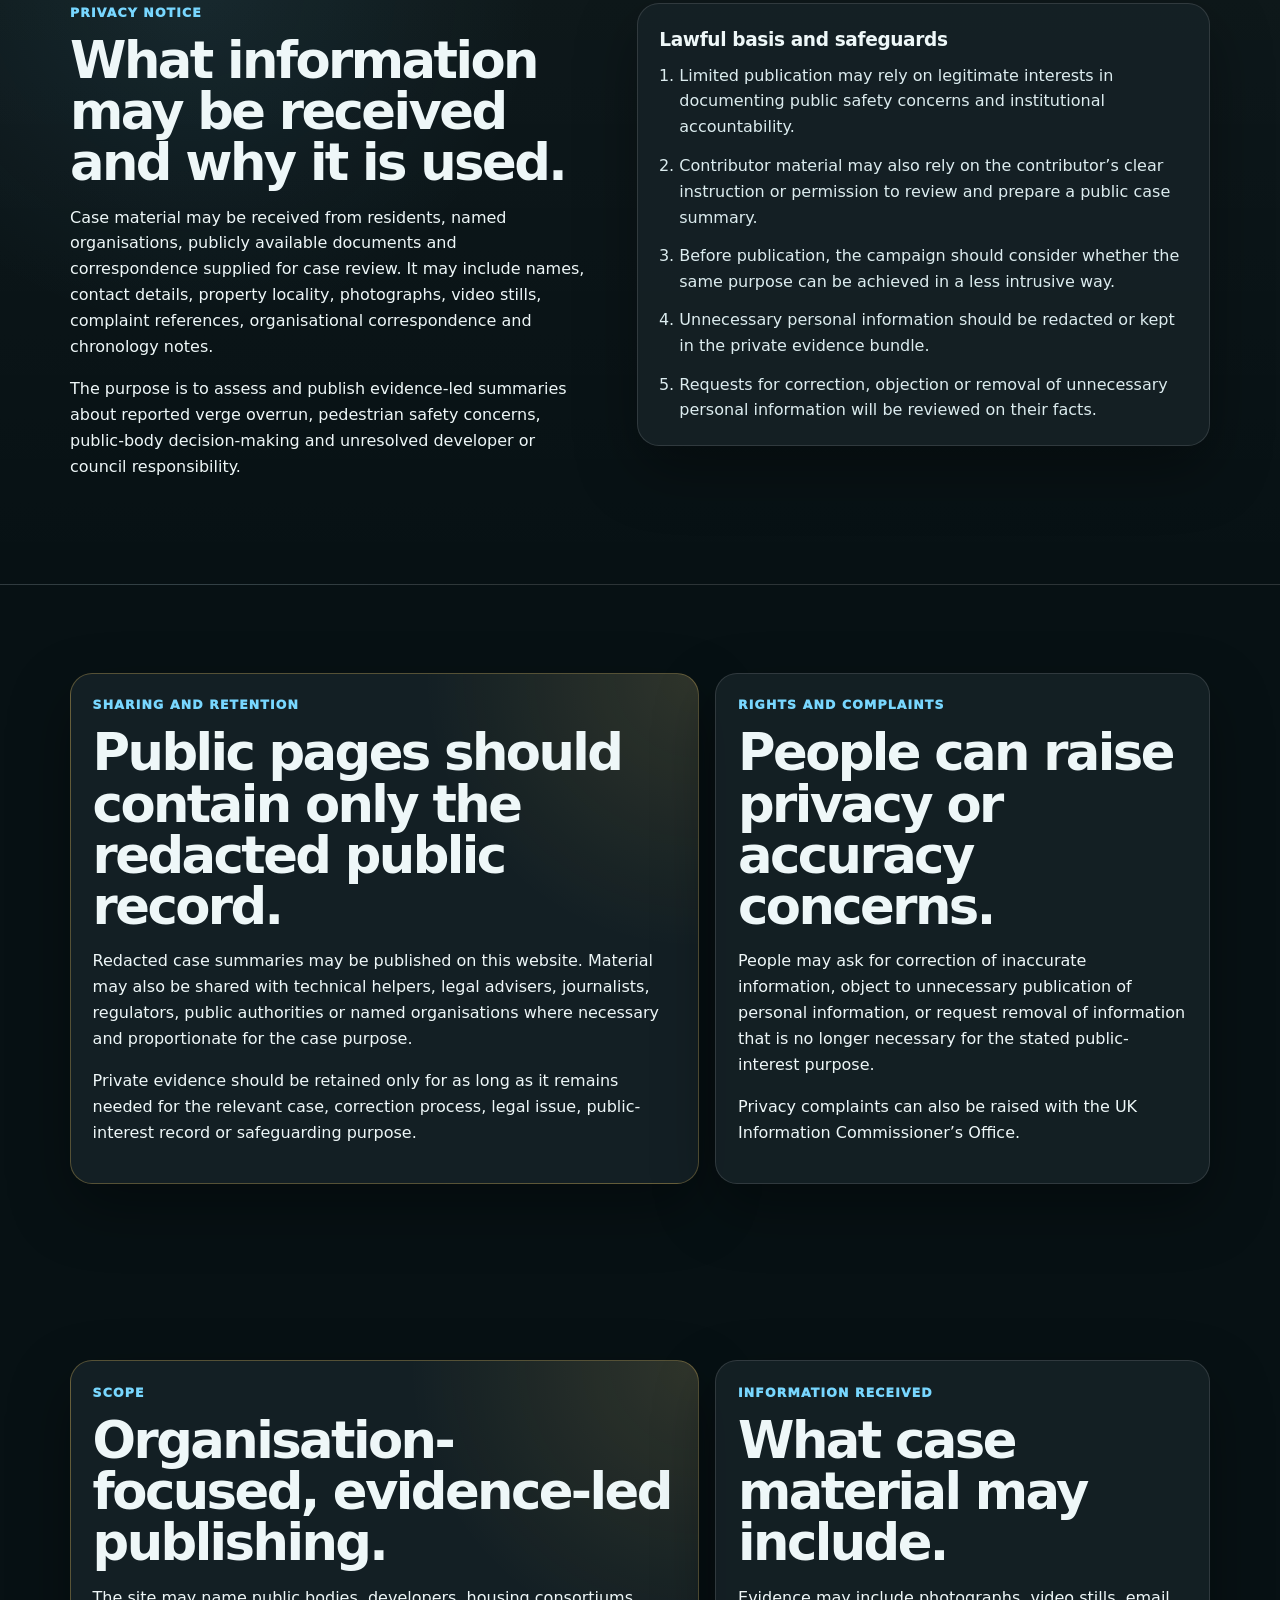
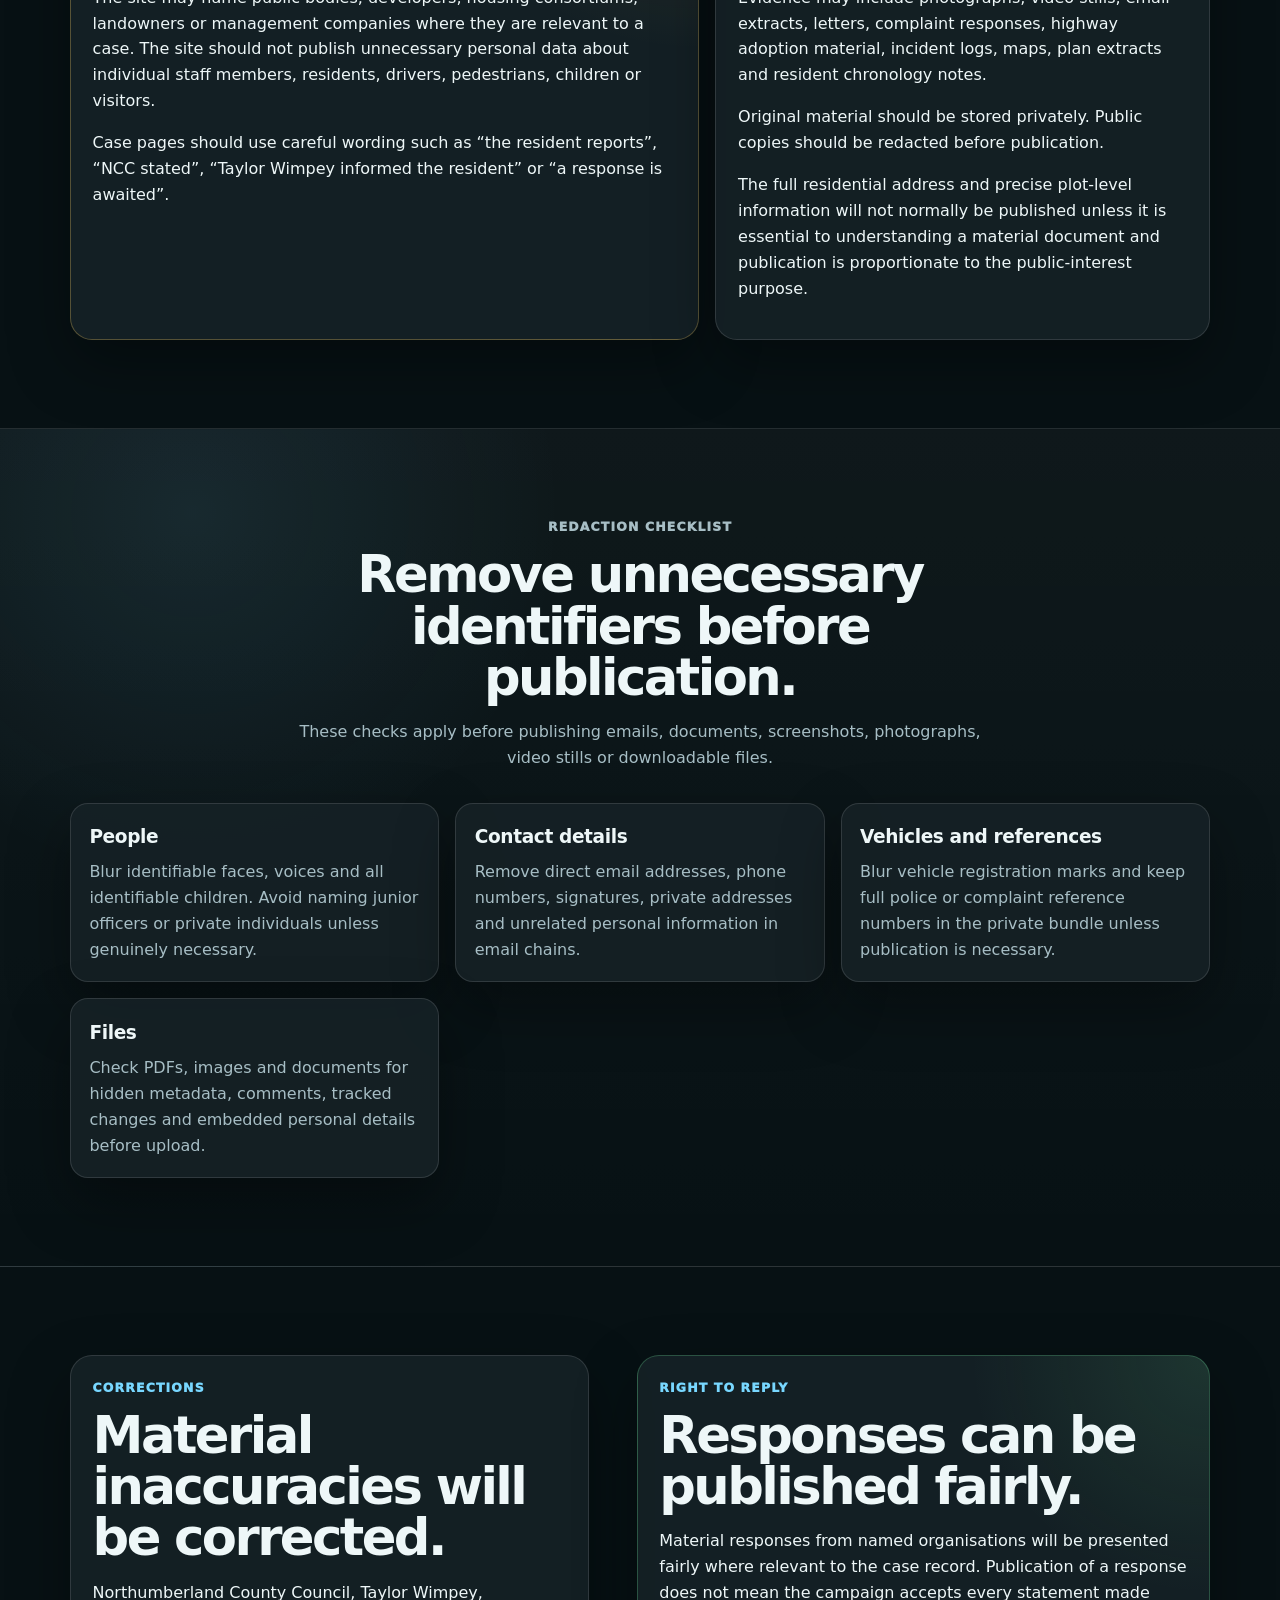
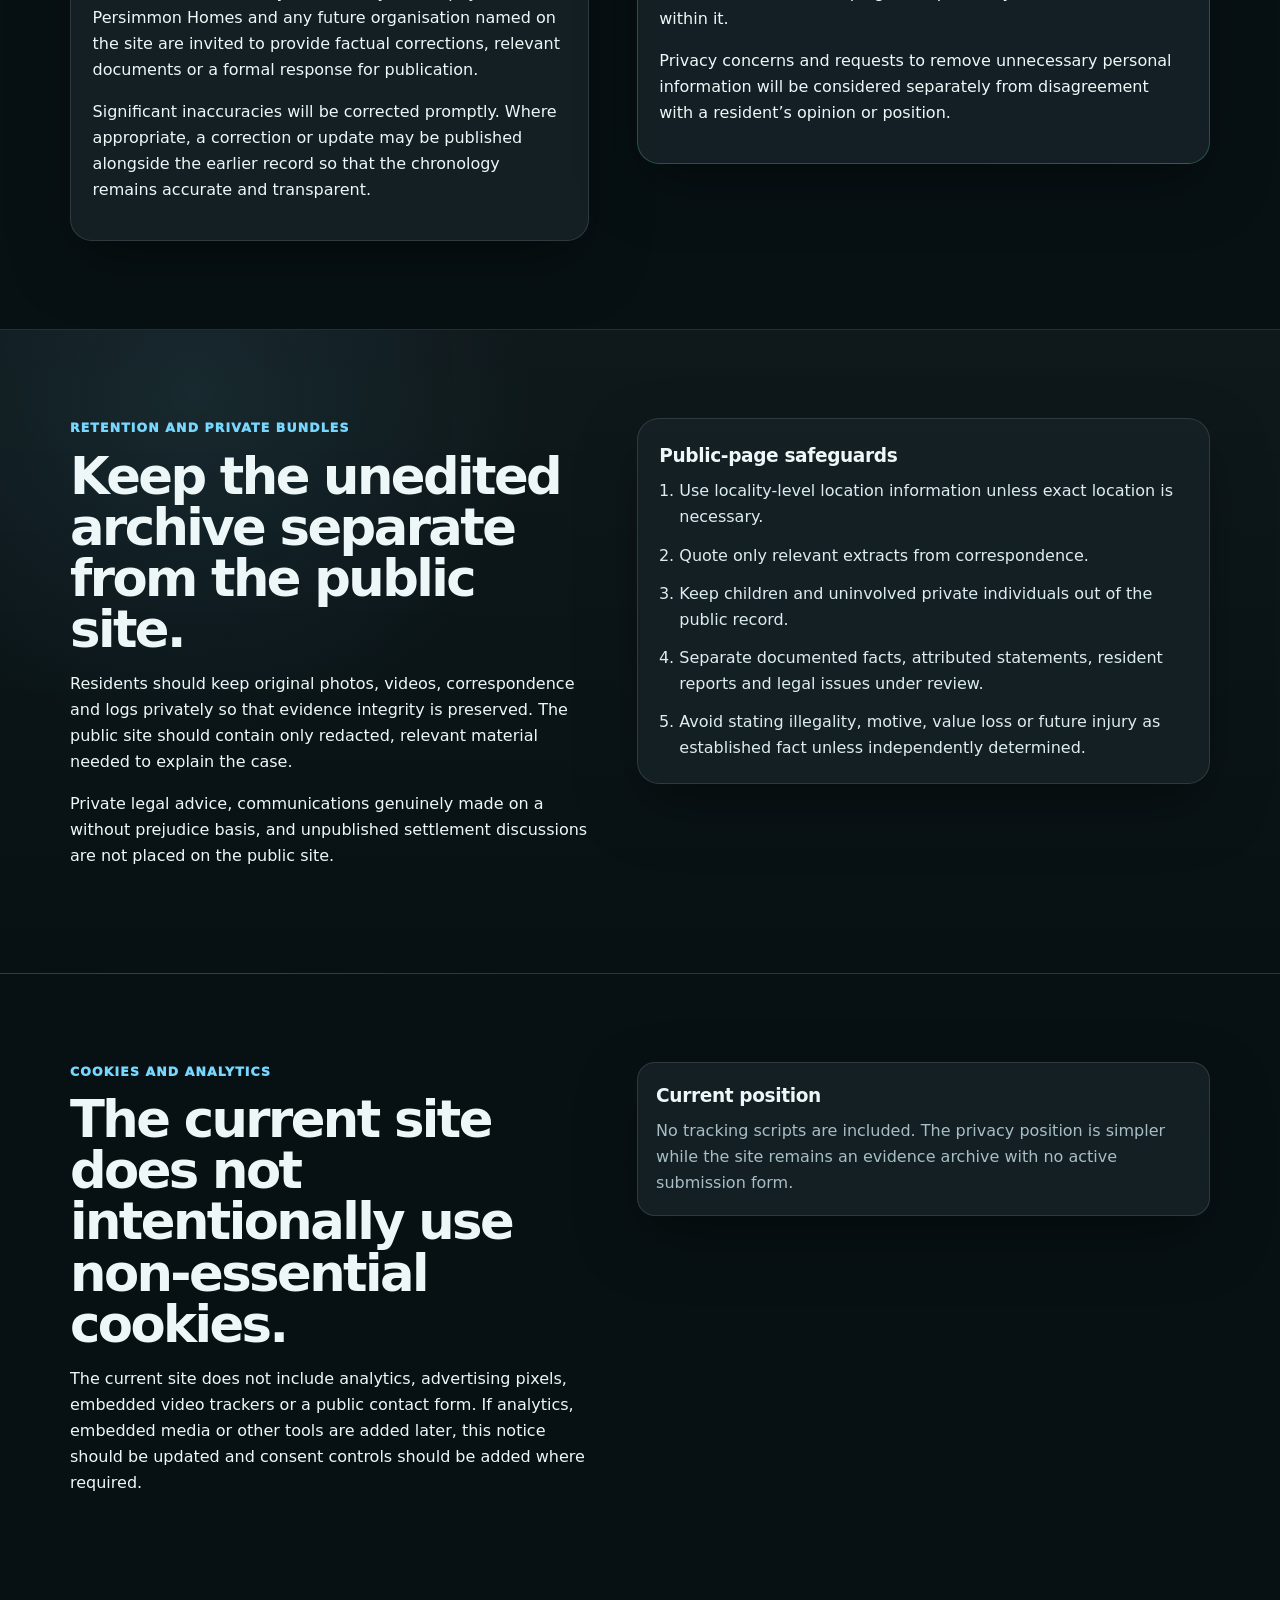
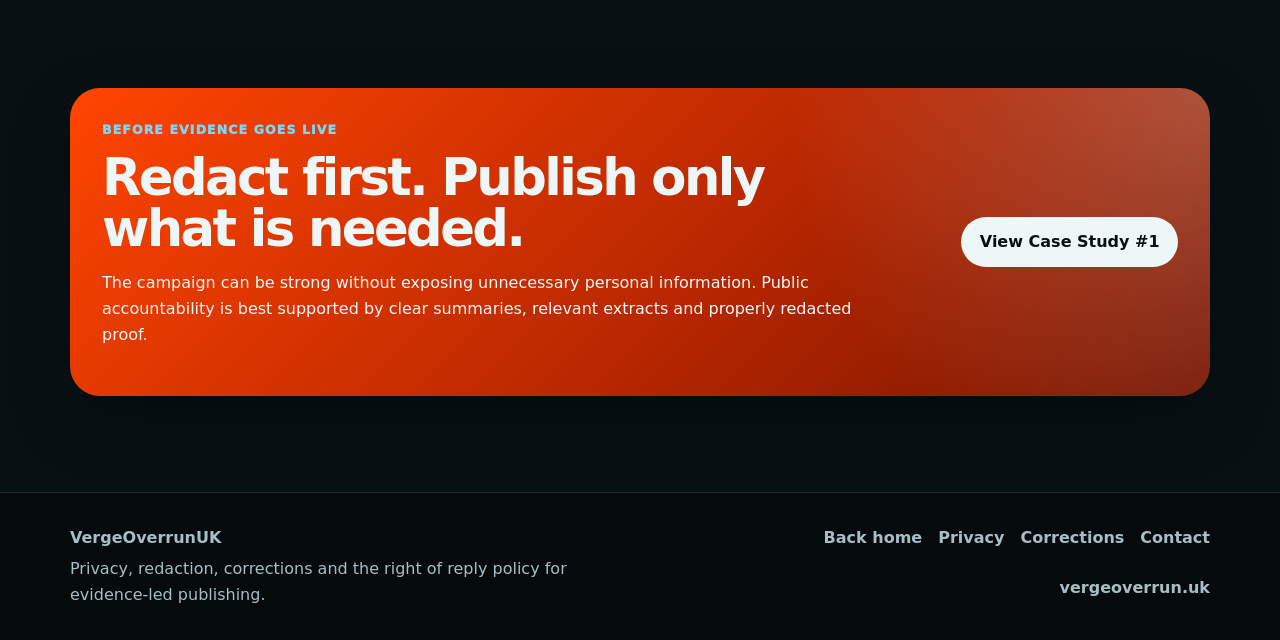
==== commit 7742320a: "Apply pre-Monday Case 001 wording and UK English refinements" ====
--- a/privacy.html
+++ b/privacy.html
@@ -28,7 +28,7 @@
         <a href="index.html#crisis">The crisis</a>
         <a href="index.html#case-01">Case Study #1</a>
         <a href="index.html#toolkit">Toolkit</a>
-        <a href="index.html#submit">Report danger</a>
+        <a href="index.html#submit">Report concern</a>
         <a href="privacy.html">Privacy</a>
       </div>
     </nav>
@@ -120,7 +120,7 @@
           <h2>What case material may include.</h2>
           <p>Evidence may include photographs, video stills, email extracts, letters, complaint responses, highway adoption material, incident logs, maps, plan extracts and resident chronology notes.</p>
           <p>Original material should be stored privately. Public copies should be redacted before publication.</p>
-          <p>The full residential address and precise plot-level information will not normally be published unless essential to understanding a document and proportionate to the public-interest purpose.</p>
+          <p>The full residential address and precise plot-level information will not normally be published unless it is essential to understanding a material document and publication is proportionate to the public-interest purpose.</p>
         </article>
       </div>
     </section>
@@ -159,7 +159,7 @@
           <p class="eyebrow">Corrections</p>
           <h2>Material inaccuracies will be corrected.</h2>
           <p>Northumberland County Council, Taylor Wimpey, Persimmon Homes and any future organisation named on the site are invited to provide factual corrections, relevant documents or a formal response for publication.</p>
-          <p>Significant inaccuracies will be corrected promptly. A correction may be recorded on the relevant case page where appropriate.</p>
+          <p>Significant inaccuracies will be corrected promptly. Where appropriate, a correction or update may be published alongside the earlier record so that the chronology remains accurate and transparent.</p>
         </article>
         <article class="case-update-card right-reply-card">
           <p class="eyebrow">Right to reply</p>
@@ -176,6 +176,7 @@
           <p class="eyebrow">Retention and private bundles</p>
           <h2>Keep the unedited archive separate from the public site.</h2>
           <p>Residents should keep original photos, videos, correspondence and logs privately so that evidence integrity is preserved. The public site should contain only redacted, relevant material needed to explain the case.</p>
+          <p>Private legal advice, communications genuinely made on a without prejudice basis, and unpublished settlement discussions are not placed on the public site.</p>
         </article>
         <article class="questions-card">
           <h3>Public-page safeguards</h3>
